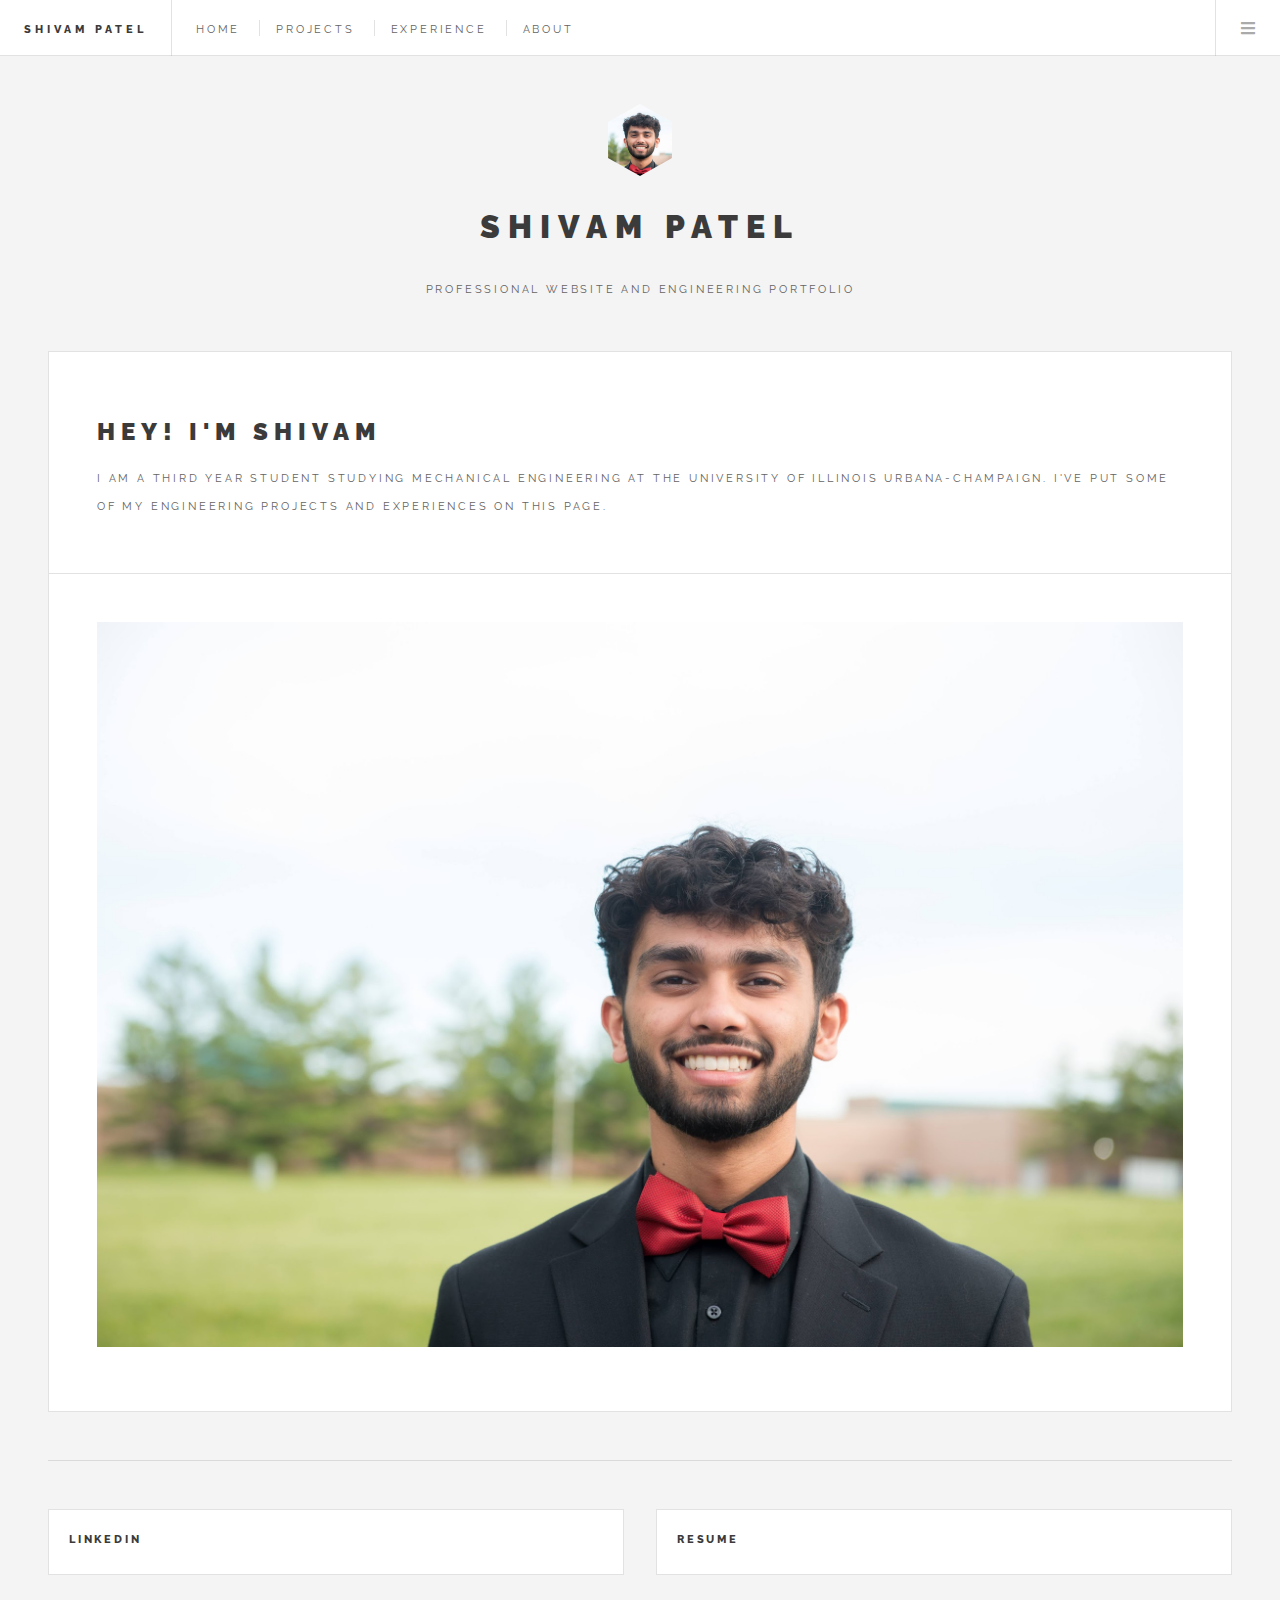
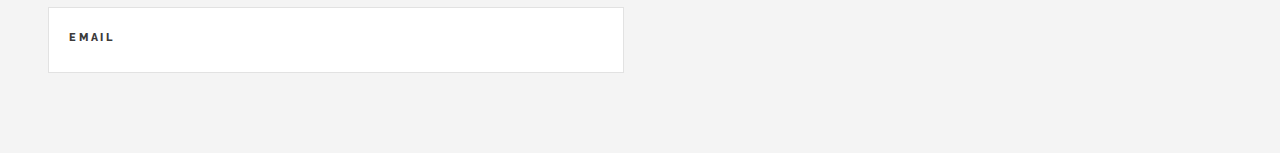
==== index.html @ e2b3619e "changes made" ====
<!DOCTYPE HTML>
<!--
	Future Imperfect by HTML5 UP
	html5up.net | @ajlkn
	Free for personal and commercial use under the CCA 3.0 license (html5up.net/license)
-->
<html>
	<head>
		<title>Shivam Patel's Website</title>
		<meta charset="utf-8" />
		<meta name="viewport" content="width=device-width, initial-scale=1, user-scalable=no" />
		<link rel="stylesheet" href="assets/css/main.css" />
	</head>
	<body class="is-preload">

		<!-- Wrapper -->
			<div id="wrapper">

				<!-- Header -->
					<header id="header">
						<h1><a href="index.html">Shivam Patel</a></h1>
						<nav class="links">
							<ul>
								<li><a href="index.html">Home</a></li>
								<li><a href="#">Projects</a></li>
								<li><a href="experiences.html">Experience</a></li>
								<li><a href="about.html">About</a></li>
								<!---
								<li><a href="#">Adipiscing</a></li>
--->
							</ul>
						</nav>
						<nav class="main">
							<ul>
								<!--
								<li class="search">
									<a class="fa-search" href="#search">Search</a>
									<form id="search" method="get" action="#">
										<input type="text" name="query" placeholder="Search" />
									</form>
								</li>
-->
								<li class="menu">
									<a class="fa-bars" href="#menu">Menu</a>
								</li>
							</ul>
						</nav>
					</header>

				<!-- Menu -->
					<section id="menu">

						<!-- Search -->
						<!--
							<section>
								<form class="search" method="get" action="#">
									<input type="text" name="query" placeholder="Search" />
								</form>
							</section>
-->
						<!-- Links -->
							<section>
								<ul class="links">
									<li>
										<a href="#">
											<h3>Home</h3>
											<!-- <p>Feugiat tempus veroeros dolor</p> -->
										</a>
									</li>
									<li>
										<a href="#">
											<h3>Projects</h3>
											<!-- <p>Sed vitae justo condimentum</p> -->
										</a>
									</li>
									<li>
										<a href="#">
											<h3>Experience</h3>
											<!-- <p>Phasellus sed ultricies mi congue</p> -->
										</a>
									</li>
									<li>
										<a href="about.html">
											<h3>About</h3>
											<!-- <p>Porta lectus amet ultricies</p> -->
										</a>
									</li>
								</ul>
							</section>

						<!-- Actions -->
						<!--
							<section>
								<ul class="actions stacked">
									<li><a href="#" class="button large fit">Log In</a></li>
								</ul>
							</section>
-->
					</section>

				<!-- Main -->
					<div id="main">

						<!-- Post -->
							<article class="post">
								<header>
									<div class="title">
										<h2><a href="about.html">Hey! I'm Shivam</a></h2>
										<p>I am a third year student studying Mechanical Engineering at the University of Illinois Urbana-Champaign. I've put some of my engineering projects and experiences on this page. </p>
									</div>
								<!--	<div class="meta">
										<time class="published" datetime="2015-11-01">November 1, 2015</time>
										<a href="#" class="author"><span class="name">Jane Doe</span><img src="images/headshot.jpg" alt="" /></a>

									</div>-->
								</header>
								<a href="about.html" class="image featured"><img src="images/page1image.jpg" alt="" /></a>
							<!---	<p>Mauris neque quam, fermentum ut nisl vitae, convallis maximus nisl. Sed mattis nunc id lorem euismod placerat. Vivamus porttitor magna enim, ac accumsan tortor cursus at. Phasellus sed ultricies mi non congue ullam corper. Praesent tincidunt sed tellus ut rutrum. Sed vitae justo condimentum, porta lectus vitae, ultricies congue gravida diam non fringilla.</p>
-->
								<!--<footer>
									<ul class="actions">
										<li><a href="single.html" class="button large">Continue Reading</a></li>
									</ul>
									<ul class="stats">
										<li><a href="#">General</a></li>
										<li><a href="#" class="icon solid fa-heart">28</a></li>
										<li><a href="#" class="icon solid fa-comment">128</a></li>
									</ul>
								</footer>-->
							</article>

						<!-- Post -->
<!--							<article class="post">
								<header>
									<div class="title">
										<h2><a href="single.html">Ultricies sed magna euismod enim vitae gravida</a></h2>
										<p>Lorem ipsum dolor amet nullam consequat etiam feugiat</p>
									</div>
									<div class="meta">
										<time class="published" datetime="2015-10-25">October 25, 2015</time>
										<a href="#" class="author"><span class="name">Jane Doe</span><img src="images/avatar.jpg" alt="" /></a>
									</div>
								</header>
								<a href="single.html" class="image featured"><img src="images/pic02.jpg" alt="" /></a>
								<p>Mauris neque quam, fermentum ut nisl vitae, convallis maximus nisl. Sed mattis nunc id lorem euismod placerat. Vivamus porttitor magna enim, ac accumsan tortor cursus at. Phasellus sed ultricies mi non congue ullam corper.</p>
								<footer>
									<ul class="actions">
										<li><a href="single.html" class="button large">Continue Reading</a></li>
									</ul>
									<ul class="stats">
										<li><a href="#">General</a></li>
										<li><a href="#" class="icon solid fa-heart">28</a></li>
										<li><a href="#" class="icon solid fa-comment">128</a></li>
									</ul>
								</footer>
							</article>
-->
						<!-- Post -->
<!--							<article class="post">
								<header>
									<div class="title">
										<h2><a href="single.html">Euismod et accumsan</a></h2>
										<p>Lorem ipsum dolor amet nullam consequat etiam feugiat</p>
									</div>
									<div class="meta">
										<time class="published" datetime="2015-10-22">October 22, 2015</time>
										<a href="#" class="author"><span class="name">Jane Doe</span><img src="images/avatar.jpg" alt="" /></a>
									</div>
								</header>
								<a href="single.html" class="image featured"><img src="images/pic03.jpg" alt="" /></a>
								<p>Mauris neque quam, fermentum ut nisl vitae, convallis maximus nisl. Sed mattis nunc id lorem euismod placerat. Vivamus porttitor magna enim, ac accumsan tortor cursus at. Phasellus sed ultricies mi non congue ullam corper. Praesent tincidunt sed tellus ut rutrum. Sed vitae justo condimentum, porta lectus vitae, ultricies congue gravida diam non fringilla. Cras vehicula tellus eu ligula viverra, ac fringilla turpis suscipit. Quisque vestibulum rhoncus ligula.</p>
								<footer>
									<ul class="actions">
										<li><a href="single.html" class="button large">Continue Reading</a></li>
									</ul>
									<ul class="stats">
										<li><a href="#">General</a></li>
										<li><a href="#" class="icon solid fa-heart">28</a></li>
										<li><a href="#" class="icon solid fa-comment">128</a></li>
									</ul>
								</footer>
							</article>
-->
						<!-- Post -->
						<!--
							<article class="post">
								<header>
									<div class="title">
										<h2><a href="#">Elements</a></h2>
										<p>Lorem ipsum dolor amet nullam consequat etiam feugiat</p>
									</div>
									<div class="meta">
										<time class="published" datetime="2015-10-18">October 18, 2015</time>
										<a href="#" class="author"><span class="name">Jane Doe</span><img src="images/avatar.jpg" alt="" /></a>
									</div>
								</header>

								<section>
									<h3>Text</h3>
									<p>This is <b>bold</b> and this is <strong>strong</strong>. This is <i>italic</i> and this is <em>emphasized</em>.
									This is <sup>superscript</sup> text and this is <sub>subscript</sub> text.
									This is <u>underlined</u> and this is code: <code>for (;;) { ... }</code>. Finally, <a href="#">this is a link</a>.</p>
									<hr />
									<p>Nunc lacinia ante nunc ac lobortis. Interdum adipiscing gravida odio porttitor sem non mi integer non faucibus ornare mi ut ante amet placerat aliquet. Volutpat eu sed ante lacinia sapien lorem accumsan varius montes viverra nibh in adipiscing blandit tempus accumsan.</p>
									<hr />
									<h2>Heading Level 2</h2>
									<h3>Heading Level 3</h3>
									<h4>Heading Level 4</h4>
									<hr />
									<h4>Blockquote</h4>
									<blockquote>Fringilla nisl. Donec accumsan interdum nisi, quis tincidunt felis sagittis eget tempus euismod. Vestibulum ante ipsum primis in faucibus vestibulum. Blandit adipiscing eu felis iaculis volutpat ac adipiscing accumsan faucibus. Vestibulum ante ipsum primis in faucibus lorem ipsum dolor sit amet nullam adipiscing eu felis.</blockquote>
									<h4>Preformatted</h4>
									<pre><code>i = 0;

while (!deck.isInOrder()) {
  print 'Iteration ' + i;
  deck.shuffle();
  i++;
}

print 'It took ' + i + ' iterations to sort the deck.';</code></pre>
								</section>

								<section>
									<h3>Lists</h3>
									<div class="row">
										<div class="col-6 col-12-medium">
											<h4>Unordered</h4>
											<ul>
												<li>Dolor pulvinar etiam.</li>
												<li>Sagittis adipiscing.</li>
												<li>Felis enim feugiat.</li>
											</ul>
											<h4>Alternate</h4>
											<ul class="alt">
												<li>Dolor pulvinar etiam.</li>
												<li>Sagittis adipiscing.</li>
												<li>Felis enim feugiat.</li>
											</ul>
										</div>
										<div class="col-6 col-12-medium">
											<h4>Ordered</h4>
											<ol>
												<li>Dolor pulvinar etiam.</li>
												<li>Etiam vel felis viverra.</li>
												<li>Felis enim feugiat.</li>
												<li>Dolor pulvinar etiam.</li>
												<li>Etiam vel felis lorem.</li>
												<li>Felis enim et feugiat.</li>
											</ol>
											<h4>Icons</h4>
											<ul class="icons">
												<li><a href="#" class="icon brands fa-twitter"><span class="label">Twitter</span></a></li>
												<li><a href="#" class="icon brands fa-facebook-f"><span class="label">Facebook</span></a></li>
												<li><a href="#" class="icon brands fa-instagram"><span class="label">Instagram</span></a></li>
												<li><a href="#" class="icon brands fa-github"><span class="label">Github</span></a></li>
											</ul>
										</div>
									</div>
									<h3>Actions</h3>
									<div class="row">
										<div class="col-6 col-12-medium">
											<ul class="actions">
												<li><a href="#" class="button">Default</a></li>
												<li><a href="#" class="button">Default</a></li>
												<li><a href="#" class="button">Default</a></li>
											</ul>
											<ul class="actions small">
												<li><a href="#" class="button small">Small</a></li>
												<li><a href="#" class="button small">Small</a></li>
												<li><a href="#" class="button small">Small</a></li>
											</ul>
											<ul class="actions stacked">
												<li><a href="#" class="button">Default</a></li>
												<li><a href="#" class="button">Default</a></li>
												<li><a href="#" class="button">Default</a></li>
											</ul>
											<ul class="actions stacked">
												<li><a href="#" class="button small">Small</a></li>
												<li><a href="#" class="button small">Small</a></li>
												<li><a href="#" class="button small">Small</a></li>
											</ul>
										</div>
										<div class="col-6 col-12-medium">
											<ul class="actions stacked">
												<li><a href="#" class="button fit">Default</a></li>
												<li><a href="#" class="button fit">Default</a></li>
											</ul>
											<ul class="actions stacked">
												<li><a href="#" class="button small fit">Small</a></li>
												<li><a href="#" class="button small fit">Small</a></li>
											</ul>
										</div>
									</div>
								</section>

								<section>
									<h3>Table</h3>
									<h4>Default</h4>
									<div class="table-wrapper">
										<table>
											<thead>
												<tr>
													<th>Name</th>
													<th>Description</th>
													<th>Price</th>
												</tr>
											</thead>
											<tbody>
												<tr>
													<td>Item One</td>
													<td>Ante turpis integer aliquet porttitor.</td>
													<td>29.99</td>
												</tr>
												<tr>
													<td>Item Two</td>
													<td>Vis ac commodo adipiscing arcu aliquet.</td>
													<td>19.99</td>
												</tr>
												<tr>
													<td>Item Three</td>
													<td> Morbi faucibus arcu accumsan lorem.</td>
													<td>29.99</td>
												</tr>
												<tr>
													<td>Item Four</td>
													<td>Vitae integer tempus condimentum.</td>
													<td>19.99</td>
												</tr>
												<tr>
													<td>Item Five</td>
													<td>Ante turpis integer aliquet porttitor.</td>
													<td>29.99</td>
												</tr>
											</tbody>
											<tfoot>
												<tr>
													<td colspan="2"></td>
													<td>100.00</td>
												</tr>
											</tfoot>
										</table>
									</div>

									<h4>Alternate</h4>
									<div class="table-wrapper">
										<table class="alt">
											<thead>
												<tr>
													<th>Name</th>
													<th>Description</th>
													<th>Price</th>
												</tr>
											</thead>
											<tbody>
												<tr>
													<td>Item One</td>
													<td>Ante turpis integer aliquet porttitor.</td>
													<td>29.99</td>
												</tr>
												<tr>
													<td>Item Two</td>
													<td>Vis ac commodo adipiscing arcu aliquet.</td>
													<td>19.99</td>
												</tr>
												<tr>
													<td>Item Three</td>
													<td> Morbi faucibus arcu accumsan lorem.</td>
													<td>29.99</td>
												</tr>
												<tr>
													<td>Item Four</td>
													<td>Vitae integer tempus condimentum.</td>
													<td>19.99</td>
												</tr>
												<tr>
													<td>Item Five</td>
													<td>Ante turpis integer aliquet porttitor.</td>
													<td>29.99</td>
												</tr>
											</tbody>
											<tfoot>
												<tr>
													<td colspan="2"></td>
													<td>100.00</td>
												</tr>
											</tfoot>
										</table>
									</div>
								</section>

								<section>
									<h3>Buttons</h3>
									<ul class="actions">
										<li><a href="#" class="button large">Large</a></li>
										<li><a href="#" class="button">Default</a></li>
										<li><a href="#" class="button small">Small</a></li>
									</ul>
									<ul class="actions fit">
										<li><a href="#" class="button fit">Fit</a></li>
										<li><a href="#" class="button fit">Fit</a></li>
										<li><a href="#" class="button fit">Fit</a></li>
									</ul>
									<ul class="actions fit small">
										<li><a href="#" class="button fit small">Fit + Small</a></li>
										<li><a href="#" class="button fit small">Fit + Small</a></li>
										<li><a href="#" class="button fit small">Fit + Small</a></li>
									</ul>
									<ul class="actions">
										<li><a href="#" class="button icon solid fa-download">Icon</a></li>
										<li><a href="#" class="button icon solid fa-upload">Icon</a></li>
										<li><a href="#" class="button icon solid fa-save">Icon</a></li>
									</ul>
									<ul class="actions">
										<li><span class="button disabled">Disabled</span></li>
										<li><span class="button disabled icon solid fa-download">Disabled</span></li>
									</ul>
								</section>

								<section>
									<h3>Form</h3>
									<form method="post" action="#">
										<div class="row gtr-uniform">
											<div class="col-6 col-12-xsmall">
												<input type="text" name="demo-name" id="demo-name" value="" placeholder="Name" />
											</div>
											<div class="col-6 col-12-xsmall">
												<input type="email" name="demo-email" id="demo-email" value="" placeholder="Email" />
											</div>
											<div class="col-12">
												<select name="demo-category" id="demo-category">
													<option value="">- Category -</option>
													<option value="1">Manufacturing</option>
													<option value="1">Shipping</option>
													<option value="1">Administration</option>
													<option value="1">Human Resources</option>
												</select>
											</div>
											<div class="col-4 col-12-small">
												<input type="radio" id="demo-priority-low" name="demo-priority" checked>
												<label for="demo-priority-low">Low</label>
											</div>
											<div class="col-4 col-12-small">
												<input type="radio" id="demo-priority-normal" name="demo-priority">
												<label for="demo-priority-normal">Normal</label>
											</div>
											<div class="col-4 col-12-small">
												<input type="radio" id="demo-priority-high" name="demo-priority">
												<label for="demo-priority-high">High</label>
											</div>
											<div class="col-6 col-12-small">
												<input type="checkbox" id="demo-copy" name="demo-copy">
												<label for="demo-copy">Email me a copy</label>
											</div>
											<div class="col-6 col-12-small">
												<input type="checkbox" id="demo-human" name="demo-human" checked>
												<label for="demo-human">Not a robot</label>
											</div>
											<div class="col-12">
												<textarea name="demo-message" id="demo-message" placeholder="Enter your message" rows="6"></textarea>
											</div>
											<div class="col-12">
												<ul class="actions">
													<li><input type="submit" value="Send Message" /></li>
													<li><input type="reset" value="Reset" /></li>
												</ul>
											</div>
										</div>
									</form>
								</section>

								<section>
									<h3>Image</h3>
									<h4>Fit</h4>
									<div class="box alt">
										<div class="row gtr-uniform">
											<div class="col-12"><span class="image fit"><img src="images/pic02.jpg" alt="" /></span></div>
											<div class="col-4"><span class="image fit"><img src="images/pic04.jpg" alt="" /></span></div>
											<div class="col-4"><span class="image fit"><img src="images/pic05.jpg" alt="" /></span></div>
											<div class="col-4"><span class="image fit"><img src="images/pic06.jpg" alt="" /></span></div>
											<div class="col-4"><span class="image fit"><img src="images/pic06.jpg" alt="" /></span></div>
											<div class="col-4"><span class="image fit"><img src="images/pic04.jpg" alt="" /></span></div>
											<div class="col-4"><span class="image fit"><img src="images/pic05.jpg" alt="" /></span></div>
											<div class="col-4"><span class="image fit"><img src="images/pic05.jpg" alt="" /></span></div>
											<div class="col-4"><span class="image fit"><img src="images/pic06.jpg" alt="" /></span></div>
											<div class="col-4"><span class="image fit"><img src="images/pic04.jpg" alt="" /></span></div>
										</div>
									</div>
									<h4>Left &amp; Right</h4>
									<p><span class="image left"><img src="images/pic07.jpg" alt="" /></span>Fringilla nisl. Donec accumsan interdum nisi, quis tincidunt felis sagittis eget. tempus euismod. Vestibulum ante ipsum primis in faucibus vestibulum. Blandit adipiscing eu felis iaculis volutpat ac adipiscing accumsan eu faucibus. Integer ac pellentesque praesent tincidunt felis sagittis eget. tempus euismod. Vestibulum ante ipsum primis in faucibus vestibulum. Blandit adipiscing eu felis iaculis volutpat ac adipiscing accumsan eu faucibus. Integer ac pellentesque praesent. Donec accumsan interdum nisi, quis tincidunt felis sagittis eget. tempus euismod. Vestibulum ante ipsum primis in faucibus vestibulum. Blandit adipiscing eu felis iaculis volutpat ac adipiscing accumsan eu faucibus. Integer ac pellentesque praesent tincidunt felis sagittis eget. tempus euismod. Vestibulum ante ipsum primis in faucibus vestibulum. Blandit adipiscing eu felis iaculis volutpat ac adipiscing accumsan eu faucibus. Integer ac pellentesque praesent. Blandit adipiscing eu felis iaculis volutpat ac adipiscing accumsan eu faucibus. Integer ac pellentesque praesent tincidunt felis sagittis eget. tempus euismod. Vestibulum ante ipsum primis in faucibus vestibulum. Blandit adipiscing eu felis iaculis volutpat ac adipiscing accumsan eu faucibus. Integer ac pellentesque praesent.</p>
									<p><span class="image right"><img src="images/pic04.jpg" alt="" /></span>Fringilla nisl. Donec accumsan interdum nisi, quis tincidunt felis sagittis eget. tempus euismod. Vestibulum ante ipsum primis in faucibus vestibulum. Blandit adipiscing eu felis iaculis volutpat ac adipiscing accumsan eu faucibus. Integer ac pellentesque praesent tincidunt felis sagittis eget. tempus euismod. Vestibulum ante ipsum primis in faucibus vestibulum. Blandit adipiscing eu felis iaculis volutpat ac adipiscing accumsan eu faucibus. Integer ac pellentesque praesent. Donec accumsan interdum nisi, quis tincidunt felis sagittis eget. tempus euismod. Vestibulum ante ipsum primis in faucibus vestibulum. Blandit adipiscing eu felis iaculis volutpat ac adipiscing accumsan eu faucibus. Integer ac pellentesque praesent tincidunt felis sagittis eget. tempus euismod. Vestibulum ante ipsum primis in faucibus vestibulum. Blandit adipiscing eu felis iaculis volutpat ac adipiscing accumsan eu faucibus. Integer ac pellentesque praesent. Blandit adipiscing eu felis iaculis volutpat ac adipiscing accumsan eu faucibus. Integer ac pellentesque praesent tincidunt felis sagittis eget. tempus euismod. Vestibulum ante ipsum primis in faucibus vestibulum. Blandit adipiscing eu felis iaculis volutpat ac adipiscing accumsan eu faucibus. Integer ac pellentesque praesent.</p>
								</section>

							</article>
						-->

						<!-- Pagination -->
							<!--<ul class="actions pagination">
								<li><a href="" class="disabled button large previous">Previous Page</a></li>
								<li><a href="#" class="button large next">Next Page</a></li>
							</ul>-->

					</div>

				<!-- Sidebar -->
					<section id="sidebar">

						<!-- Intro -->
							<section id="intro">
								<a href="#" class="logo"><img src="images/headshot.jpg" alt="" /></a>
								<header>
									<h2>Shivam Patel</h2>
									<p>professional website and engineering portfolio</a></p>
								</header>
							</section>

						<!-- Mini Posts -->
							<section>
								<div class="mini-posts">

									<!-- Mini Post -->
										<article class="mini-post">
											<header>
												<h3><a href="https://www.linkedin.com/in/shivam-pate1/">linkedin</a></h3>
											<!--	<time class="published" datetime="2015-10-20">October 20, 2015</time>-->
												<!--<a href="#" class="author"><img src="images/avatar.jpg" alt="" /></a>-->
											</header>
											<!--<a href="single.html" class="image"><img src="images/pic04.jpg" alt="" /></a>-->
										</article>

									<!-- Mini Post -->
										<article class="mini-post">
											<header>
												<h3><a href="files/Shivam_Patel_Resume.pdf">resume</a></h3>
											<!--	<time class="published" datetime="2015-10-19">October 19, 2015</time>-->
												<!--<a href="#" class="author"><img src="images/avatar.jpg" alt="" /></a>-->
											</header>
											<!--<a href="single.html" class="image"><img src="images/pic05.jpg" alt="" /></a>-->
										</article>

									<!-- Mini Post -->
										<article class="mini-post">
											<header>
												<h3><a href="mailto:patel.shivam.h@gmail.com">email</a></h3>
									<!--			<time class="published" datetime="2015-10-18">October 18, 2015</time>-->
												<!--<a href="#" class="author"><img src="images/avatar.jpg" alt="" /></a>-->
											</header>
											<!--<a href="single.html" class="image"><img src="images/pic06.jpg" alt="" /></a>-->
										</article>

								</div>
							</section>

						<!-- Posts List -->
<!--							<section>
								<ul class="posts">
									<li>
										<article>
											<header>
												<h3><a href="single.html">Lorem ipsum fermentum ut nisl vitae</a></h3>
												<time class="published" datetime="2015-10-20">October 20, 2015</time>
											</header>
											<a href="single.html" class="image"><img src="images/pic08.jpg" alt="" /></a>
										</article>
									</li>
									<li>
										<article>
											<header>
												<h3><a href="single.html">Convallis maximus nisl mattis nunc id lorem</a></h3>
												<time class="published" datetime="2015-10-15">October 15, 2015</time>
											</header>
											<a href="single.html" class="image"><img src="images/pic09.jpg" alt="" /></a>
										</article>
									</li>
									<li>
										<article>
											<header>
												<h3><a href="single.html">Euismod amet placerat vivamus porttitor</a></h3>
												<time class="published" datetime="2015-10-10">October 10, 2015</time>
											</header>
											<a href="single.html" class="image"><img src="images/pic10.jpg" alt="" /></a>
										</article>
									</li>
									<li>
										<article>
											<header>
												<h3><a href="single.html">Magna enim accumsan tortor cursus ultricies</a></h3>
												<time class="published" datetime="2015-10-08">October 8, 2015</time>
											</header>
											<a href="single.html" class="image"><img src="images/pic11.jpg" alt="" /></a>
										</article>
									</li>
									<li>
										<article>
											<header>
												<h3><a href="single.html">Congue ullam corper lorem ipsum dolor</a></h3>
												<time class="published" datetime="2015-10-06">October 7, 2015</time>
											</header>
											<a href="single.html" class="image"><img src="images/pic12.jpg" alt="" /></a>
										</article>
									</li>
								</ul>
							</section>
-->
						<!-- About -->
						<!--
							<section class="blurb">
								<h2>About</h2>
								<p>Mauris neque quam, fermentum ut nisl vitae, convallis maximus nisl. Sed mattis nunc id lorem euismod amet placerat. Vivamus porttitor magna enim, ac accumsan tortor cursus at phasellus sed ultricies.</p>
								<ul class="actions">
									<li><a href="#" class="button">Learn More</a></li>
								</ul>
							</section>
-->
						<!-- Footer -->
						<!--
							<section id="footer">
								<ul class="icons">
									<li><a href="#" class="icon brands fa-twitter"><span class="label">Twitter</span></a></li>
									<li><a href="#" class="icon brands fa-facebook-f"><span class="label">Facebook</span></a></li>
									<li><a href="#" class="icon brands fa-instagram"><span class="label">Instagram</span></a></li>
									<li><a href="#" class="icon solid fa-rss"><span class="label">RSS</span></a></li>
									<li><a href="#" class="icon solid fa-envelope"><span class="label">Email</span></a></li>
								</ul>
								<p class="copyright">&copy; Untitled. Design: <a href="http://html5up.net">HTML5 UP</a>. Images: <a href="http://unsplash.com">Unsplash</a>.</p>
							</section>
-->
					</section>

			</div>

		<!-- Scripts -->
			<script src="assets/js/jquery.min.js"></script>
			<script src="assets/js/browser.min.js"></script>
			<script src="assets/js/breakpoints.min.js"></script>
			<script src="assets/js/util.js"></script>
			<script src="assets/js/main.js"></script>

	</body>
</html>
---- assets/css/main.css ----
@import url(fontawesome-all.min.css);
@import url("https://fonts.googleapis.com/css?family=Source+Sans+Pro:400,700|Raleway:400,800,900");

/*
	Future Imperfect by HTML5 UP
	html5up.net | @ajlkn
	Free for personal and commercial use under the CCA 3.0 license (html5up.net/license)
*/

html, body, div, span, applet, object,
iframe, h1, h2, h3, h4, h5, h6, p, blockquote,
pre, a, abbr, acronym, address, big, cite,
code, del, dfn, em, img, ins, kbd, q, s, samp,
small, strike, strong, sub, sup, tt, var, b,
u, i, center, dl, dt, dd, ol, ul, li, fieldset,
form, label, legend, table, caption, tbody,
tfoot, thead, tr, th, td, article, aside,
canvas, details, embed, figure, figcaption,
footer, header, hgroup, menu, nav, output, ruby,
section, summary, time, mark, audio, video {
	margin: 0;
	padding: 0;
	border: 0;
	font-size: 100%;
	font: inherit;
	vertical-align: baseline;}

article, aside, details, figcaption, figure,
footer, header, hgroup, menu, nav, section {
	display: block;}

body {
	line-height: 1;
}

ol, ul {
	list-style: none;
}

blockquote, q {
	quotes: none;
}

	blockquote:before, blockquote:after, q:before, q:after {
		content: '';
		content: none;
	}

table {
	border-collapse: collapse;
	border-spacing: 0;
}

body {
	-webkit-text-size-adjust: none;
}

mark {
	background-color: transparent;
	color: inherit;
}

input::-moz-focus-inner {
	border: 0;
	padding: 0;
}

input, select, textarea {
	-moz-appearance: none;
	-webkit-appearance: none;
	-ms-appearance: none;
	appearance: none;
}

/* Basic */

	@-ms-viewport {
		width: device-width;
	}

	body {
		-ms-overflow-style: scrollbar;
	}

	@media screen and (max-width: 480px) {

		html, body {
			min-width: 320px;
		}

	}

	html {
		box-sizing: border-box;
	}

	*, *:before, *:after {
		box-sizing: inherit;
	}

	body {
		background: #f4f4f4;
	}

		body.is-preload *, body.is-preload *:before, body.is-preload *:after {
			-moz-animation: none !important;
			-webkit-animation: none !important;
			-ms-animation: none !important;
			animation: none !important;
			-moz-transition: none !important;
			-webkit-transition: none !important;
			-ms-transition: none !important;
			transition: none !important;
		}

/* Type */

	body, input, select, textarea {
		color: #646464;
		font-family: "Source Sans Pro", Helvetica, sans-serif;
		font-size: 12pt;
		font-weight: 400;
		line-height: 1.75;
	}

		@media screen and (max-width: 1680px) {

			body, input, select, textarea {
				font-size: 14pt;
			}

		}

		@media screen and (max-width: 1280px) {

			body, input, select, textarea {
				font-size: 12pt;
			}

		}

		@media screen and (max-width: 980px) {

			body, input, select, textarea {
				font-size: 12pt;
			}

		}

		@media screen and (max-width: 736px) {

			body, input, select, textarea {
				font-size: 12pt;
			}

		}

		@media screen and (max-width: 480px) {

			body, input, select, textarea {
				font-size: 12pt;
			}

		}

	a {
		-moz-transition: color 0.2s ease, border-bottom-color 0.2s ease;
		-webkit-transition: color 0.2s ease, border-bottom-color 0.2s ease;
		-ms-transition: color 0.2s ease, border-bottom-color 0.2s ease;
		transition: color 0.2s ease, border-bottom-color 0.2s ease;
		border-bottom: dotted 1px rgba(160, 160, 160, 0.65);
		color: inherit;
		text-decoration: none;
	}

		a:before {
			-moz-transition: color 0.2s ease;
			-webkit-transition: color 0.2s ease;
			-ms-transition: color 0.2s ease;
			transition: color 0.2s ease;
		}

		a:hover {
			border-bottom-color: transparent;
			color: #2ebaae !important;
		}

			a:hover:before {
				color: #2ebaae !important;
			}

	strong, b {
		color: #3c3b3b;
		font-weight: 700;
	}

	em, i {
		font-style: italic;
	}

	p {
		margin: 0 0 2em 0;
	}

	h1, h2, h3, h4, h5, h6 {
		color: #3c3b3b;
		font-family: "Raleway", Helvetica, sans-serif;
		font-weight: 800;
		letter-spacing: 0.25em;
		line-height: 1.65;
		margin: 0 0 1em 0;
		text-transform: uppercase;
	}

		h1 a, h2 a, h3 a, h4 a, h5 a, h6 a {
			color: inherit;
			border-bottom: 0;
		}

	h2 {
		font-size: 1.1em;
	}

	h3 {
		font-size: 0.9em;
	}

	h4 {
		font-size: 0.7em;
	}

	h5 {
		font-size: 0.7em;
	}

	h6 {
		font-size: 0.7em;
	}

	sub {
		font-size: 0.8em;
		position: relative;
		top: 0.5em;
	}

	sup {
		font-size: 0.8em;
		position: relative;
		top: -0.5em;
	}

	blockquote {
		border-left: solid 4px rgba(160, 160, 160, 0.3);
		font-style: italic;
		margin: 0 0 2em 0;
		padding: 0.5em 0 0.5em 2em;
	}

	code {
		background: rgba(160, 160, 160, 0.075);
		border: solid 1px rgba(160, 160, 160, 0.3);
		font-family: "Courier New", monospace;
		font-size: 0.9em;
		margin: 0 0.25em;
		padding: 0.25em 0.65em;
	}

	pre {
		-webkit-overflow-scrolling: touch;
		font-family: "Courier New", monospace;
		font-size: 0.9em;
		margin: 0 0 2em 0;
	}

		pre code {
			display: block;
			line-height: 1.75em;
			padding: 1em 1.5em;
			overflow-x: auto;
		}

	hr {
		border: 0;
		border-bottom: solid 1px rgba(160, 160, 160, 0.3);
		margin: 2em 0;
	}

		hr.major {
			margin: 3em 0;
		}

	.align-left {
		text-align: left;
	}

	.align-center {
		text-align: center;
	}

	.align-right {
		text-align: right;
	}

/* Row */

	.row {
		display: flex;
		flex-wrap: wrap;
		box-sizing: border-box;
		align-items: stretch;
	}

		.row > * {
			box-sizing: border-box;
		}

		.row.gtr-uniform > * > :last-child {
			margin-bottom: 0;
		}

		.row.aln-left {
			justify-content: flex-start;
		}

		.row.aln-center {
			justify-content: center;
		}

		.row.aln-right {
			justify-content: flex-end;
		}

		.row.aln-top {
			align-items: flex-start;
		}

		.row.aln-middle {
			align-items: center;
		}

		.row.aln-bottom {
			align-items: flex-end;
		}

		.row > .imp {
			order: -1;
		}

		.row > .col-1 {
			width: 8.33333%;
		}

		.row > .off-1 {
			margin-left: 8.33333%;
		}

		.row > .col-2 {
			width: 16.66667%;
		}

		.row > .off-2 {
			margin-left: 16.66667%;
		}

		.row > .col-3 {
			width: 25%;
		}

		.row > .off-3 {
			margin-left: 25%;
		}

		.row > .col-4 {
			width: 33.33333%;
		}

		.row > .off-4 {
			margin-left: 33.33333%;
		}

		.row > .col-5 {
			width: 41.66667%;
		}

		.row > .off-5 {
			margin-left: 41.66667%;
		}

		.row > .col-6 {
			width: 50%;
		}

		.row > .off-6 {
			margin-left: 50%;
		}

		.row > .col-7 {
			width: 58.33333%;
		}

		.row > .off-7 {
			margin-left: 58.33333%;
		}

		.row > .col-8 {
			width: 66.66667%;
		}

		.row > .off-8 {
			margin-left: 66.66667%;
		}

		.row > .col-9 {
			width: 75%;
		}

		.row > .off-9 {
			margin-left: 75%;
		}

		.row > .col-10 {
			width: 83.33333%;
		}

		.row > .off-10 {
			margin-left: 83.33333%;
		}

		.row > .col-11 {
			width: 91.66667%;
		}

		.row > .off-11 {
			margin-left: 91.66667%;
		}

		.row > .col-12 {
			width: 100%;
		}

		.row > .off-12 {
			margin-left: 100%;
		}

		.row.gtr-0 {
			margin-top: 0;
			margin-left: 0em;
		}

			.row.gtr-0 > * {
				padding: 0 0 0 0em;
			}

			.row.gtr-0.gtr-uniform {
				margin-top: 0em;
			}

				.row.gtr-0.gtr-uniform > * {
					padding-top: 0em;
				}

		.row.gtr-25 {
			margin-top: 0;
			margin-left: -0.25em;
		}

			.row.gtr-25 > * {
				padding: 0 0 0 0.25em;
			}

			.row.gtr-25.gtr-uniform {
				margin-top: -0.25em;
			}

				.row.gtr-25.gtr-uniform > * {
					padding-top: 0.25em;
				}

		.row.gtr-50 {
			margin-top: 0;
			margin-left: -0.5em;
		}

			.row.gtr-50 > * {
				padding: 0 0 0 0.5em;
			}

			.row.gtr-50.gtr-uniform {
				margin-top: -0.5em;
			}

				.row.gtr-50.gtr-uniform > * {
					padding-top: 0.5em;
				}

		.row {
			margin-top: 0;
			margin-left: -1em;
		}

			.row > * {
				padding: 0 0 0 1em;
			}

			.row.gtr-uniform {
				margin-top: -1em;
			}

				.row.gtr-uniform > * {
					padding-top: 1em;
				}

		.row.gtr-150 {
			margin-top: 0;
			margin-left: -1.5em;
		}

			.row.gtr-150 > * {
				padding: 0 0 0 1.5em;
			}

			.row.gtr-150.gtr-uniform {
				margin-top: -1.5em;
			}

				.row.gtr-150.gtr-uniform > * {
					padding-top: 1.5em;
				}

		.row.gtr-200 {
			margin-top: 0;
			margin-left: -2em;
		}

			.row.gtr-200 > * {
				padding: 0 0 0 2em;
			}

			.row.gtr-200.gtr-uniform {
				margin-top: -2em;
			}

				.row.gtr-200.gtr-uniform > * {
					padding-top: 2em;
				}

		@media screen and (max-width: 1680px) {

			.row {
				display: flex;
				flex-wrap: wrap;
				box-sizing: border-box;
				align-items: stretch;
			}

				.row > * {
					box-sizing: border-box;
				}

				.row.gtr-uniform > * > :last-child {
					margin-bottom: 0;
				}

				.row.aln-left {
					justify-content: flex-start;
				}

				.row.aln-center {
					justify-content: center;
				}

				.row.aln-right {
					justify-content: flex-end;
				}

				.row.aln-top {
					align-items: flex-start;
				}

				.row.aln-middle {
					align-items: center;
				}

				.row.aln-bottom {
					align-items: flex-end;
				}

				.row > .imp-xlarge {
					order: -1;
				}

				.row > .col-1-xlarge {
					width: 8.33333%;
				}

				.row > .off-1-xlarge {
					margin-left: 8.33333%;
				}

				.row > .col-2-xlarge {
					width: 16.66667%;
				}

				.row > .off-2-xlarge {
					margin-left: 16.66667%;
				}

				.row > .col-3-xlarge {
					width: 25%;
				}

				.row > .off-3-xlarge {
					margin-left: 25%;
				}

				.row > .col-4-xlarge {
					width: 33.33333%;
				}

				.row > .off-4-xlarge {
					margin-left: 33.33333%;
				}

				.row > .col-5-xlarge {
					width: 41.66667%;
				}

				.row > .off-5-xlarge {
					margin-left: 41.66667%;
				}

				.row > .col-6-xlarge {
					width: 50%;
				}

				.row > .off-6-xlarge {
					margin-left: 50%;
				}

				.row > .col-7-xlarge {
					width: 58.33333%;
				}

				.row > .off-7-xlarge {
					margin-left: 58.33333%;
				}

				.row > .col-8-xlarge {
					width: 66.66667%;
				}

				.row > .off-8-xlarge {
					margin-left: 66.66667%;
				}

				.row > .col-9-xlarge {
					width: 75%;
				}

				.row > .off-9-xlarge {
					margin-left: 75%;
				}

				.row > .col-10-xlarge {
					width: 83.33333%;
				}

				.row > .off-10-xlarge {
					margin-left: 83.33333%;
				}

				.row > .col-11-xlarge {
					width: 91.66667%;
				}

				.row > .off-11-xlarge {
					margin-left: 91.66667%;
				}

				.row > .col-12-xlarge {
					width: 100%;
				}

				.row > .off-12-xlarge {
					margin-left: 100%;
				}

				.row.gtr-0 {
					margin-top: 0;
					margin-left: 0em;
				}

					.row.gtr-0 > * {
						padding: 0 0 0 0em;
					}

					.row.gtr-0.gtr-uniform {
						margin-top: 0em;
					}

						.row.gtr-0.gtr-uniform > * {
							padding-top: 0em;
						}

				.row.gtr-25 {
					margin-top: 0;
					margin-left: -0.25em;
				}

					.row.gtr-25 > * {
						padding: 0 0 0 0.25em;
					}

					.row.gtr-25.gtr-uniform {
						margin-top: -0.25em;
					}

						.row.gtr-25.gtr-uniform > * {
							padding-top: 0.25em;
						}

				.row.gtr-50 {
					margin-top: 0;
					margin-left: -0.5em;
				}

					.row.gtr-50 > * {
						padding: 0 0 0 0.5em;
					}

					.row.gtr-50.gtr-uniform {
						margin-top: -0.5em;
					}

						.row.gtr-50.gtr-uniform > * {
							padding-top: 0.5em;
						}

				.row {
					margin-top: 0;
					margin-left: -1em;
				}

					.row > * {
						padding: 0 0 0 1em;
					}

					.row.gtr-uniform {
						margin-top: -1em;
					}

						.row.gtr-uniform > * {
							padding-top: 1em;
						}

				.row.gtr-150 {
					margin-top: 0;
					margin-left: -1.5em;
				}

					.row.gtr-150 > * {
						padding: 0 0 0 1.5em;
					}

					.row.gtr-150.gtr-uniform {
						margin-top: -1.5em;
					}

						.row.gtr-150.gtr-uniform > * {
							padding-top: 1.5em;
						}

				.row.gtr-200 {
					margin-top: 0;
					margin-left: -2em;
				}

					.row.gtr-200 > * {
						padding: 0 0 0 2em;
					}

					.row.gtr-200.gtr-uniform {
						margin-top: -2em;
					}

						.row.gtr-200.gtr-uniform > * {
							padding-top: 2em;
						}

		}

		@media screen and (max-width: 1280px) {

			.row {
				display: flex;
				flex-wrap: wrap;
				box-sizing: border-box;
				align-items: stretch;
			}

				.row > * {
					box-sizing: border-box;
				}

				.row.gtr-uniform > * > :last-child {
					margin-bottom: 0;
				}

				.row.aln-left {
					justify-content: flex-start;
				}

				.row.aln-center {
					justify-content: center;
				}

				.row.aln-right {
					justify-content: flex-end;
				}

				.row.aln-top {
					align-items: flex-start;
				}

				.row.aln-middle {
					align-items: center;
				}

				.row.aln-bottom {
					align-items: flex-end;
				}

				.row > .imp-large {
					order: -1;
				}

				.row > .col-1-large {
					width: 8.33333%;
				}

				.row > .off-1-large {
					margin-left: 8.33333%;
				}

				.row > .col-2-large {
					width: 16.66667%;
				}

				.row > .off-2-large {
					margin-left: 16.66667%;
				}

				.row > .col-3-large {
					width: 25%;
				}

				.row > .off-3-large {
					margin-left: 25%;
				}

				.row > .col-4-large {
					width: 33.33333%;
				}

				.row > .off-4-large {
					margin-left: 33.33333%;
				}

				.row > .col-5-large {
					width: 41.66667%;
				}

				.row > .off-5-large {
					margin-left: 41.66667%;
				}

				.row > .col-6-large {
					width: 50%;
				}

				.row > .off-6-large {
					margin-left: 50%;
				}

				.row > .col-7-large {
					width: 58.33333%;
				}

				.row > .off-7-large {
					margin-left: 58.33333%;
				}

				.row > .col-8-large {
					width: 66.66667%;
				}

				.row > .off-8-large {
					margin-left: 66.66667%;
				}

				.row > .col-9-large {
					width: 75%;
				}

				.row > .off-9-large {
					margin-left: 75%;
				}

				.row > .col-10-large {
					width: 83.33333%;
				}

				.row > .off-10-large {
					margin-left: 83.33333%;
				}

				.row > .col-11-large {
					width: 91.66667%;
				}

				.row > .off-11-large {
					margin-left: 91.66667%;
				}

				.row > .col-12-large {
					width: 100%;
				}

				.row > .off-12-large {
					margin-left: 100%;
				}

				.row.gtr-0 {
					margin-top: 0;
					margin-left: 0em;
				}

					.row.gtr-0 > * {
						padding: 0 0 0 0em;
					}

					.row.gtr-0.gtr-uniform {
						margin-top: 0em;
					}

						.row.gtr-0.gtr-uniform > * {
							padding-top: 0em;
						}

				.row.gtr-25 {
					margin-top: 0;
					margin-left: -0.25em;
				}

					.row.gtr-25 > * {
						padding: 0 0 0 0.25em;
					}

					.row.gtr-25.gtr-uniform {
						margin-top: -0.25em;
					}

						.row.gtr-25.gtr-uniform > * {
							padding-top: 0.25em;
						}

				.row.gtr-50 {
					margin-top: 0;
					margin-left: -0.5em;
				}

					.row.gtr-50 > * {
						padding: 0 0 0 0.5em;
					}

					.row.gtr-50.gtr-uniform {
						margin-top: -0.5em;
					}

						.row.gtr-50.gtr-uniform > * {
							padding-top: 0.5em;
						}

				.row {
					margin-top: 0;
					margin-left: -1em;
				}

					.row > * {
						padding: 0 0 0 1em;
					}

					.row.gtr-uniform {
						margin-top: -1em;
					}

						.row.gtr-uniform > * {
							padding-top: 1em;
						}

				.row.gtr-150 {
					margin-top: 0;
					margin-left: -1.5em;
				}

					.row.gtr-150 > * {
						padding: 0 0 0 1.5em;
					}

					.row.gtr-150.gtr-uniform {
						margin-top: -1.5em;
					}

						.row.gtr-150.gtr-uniform > * {
							padding-top: 1.5em;
						}

				.row.gtr-200 {
					margin-top: 0;
					margin-left: -2em;
				}

					.row.gtr-200 > * {
						padding: 0 0 0 2em;
					}

					.row.gtr-200.gtr-uniform {
						margin-top: -2em;
					}

						.row.gtr-200.gtr-uniform > * {
							padding-top: 2em;
						}

		}

		@media screen and (max-width: 980px) {

			.row {
				display: flex;
				flex-wrap: wrap;
				box-sizing: border-box;
				align-items: stretch;
			}

				.row > * {
					box-sizing: border-box;
				}

				.row.gtr-uniform > * > :last-child {
					margin-bottom: 0;
				}

				.row.aln-left {
					justify-content: flex-start;
				}

				.row.aln-center {
					justify-content: center;
				}

				.row.aln-right {
					justify-content: flex-end;
				}

				.row.aln-top {
					align-items: flex-start;
				}

				.row.aln-middle {
					align-items: center;
				}

				.row.aln-bottom {
					align-items: flex-end;
				}

				.row > .imp-medium {
					order: -1;
				}

				.row > .col-1-medium {
					width: 8.33333%;
				}

				.row > .off-1-medium {
					margin-left: 8.33333%;
				}

				.row > .col-2-medium {
					width: 16.66667%;
				}

				.row > .off-2-medium {
					margin-left: 16.66667%;
				}

				.row > .col-3-medium {
					width: 25%;
				}

				.row > .off-3-medium {
					margin-left: 25%;
				}

				.row > .col-4-medium {
					width: 33.33333%;
				}

				.row > .off-4-medium {
					margin-left: 33.33333%;
				}

				.row > .col-5-medium {
					width: 41.66667%;
				}

				.row > .off-5-medium {
					margin-left: 41.66667%;
				}

				.row > .col-6-medium {
					width: 50%;
				}

				.row > .off-6-medium {
					margin-left: 50%;
				}

				.row > .col-7-medium {
					width: 58.33333%;
				}

				.row > .off-7-medium {
					margin-left: 58.33333%;
				}

				.row > .col-8-medium {
					width: 66.66667%;
				}

				.row > .off-8-medium {
					margin-left: 66.66667%;
				}

				.row > .col-9-medium {
					width: 75%;
				}

				.row > .off-9-medium {
					margin-left: 75%;
				}

				.row > .col-10-medium {
					width: 83.33333%;
				}

				.row > .off-10-medium {
					margin-left: 83.33333%;
				}

				.row > .col-11-medium {
					width: 91.66667%;
				}

				.row > .off-11-medium {
					margin-left: 91.66667%;
				}

				.row > .col-12-medium {
					width: 100%;
				}

				.row > .off-12-medium {
					margin-left: 100%;
				}

				.row.gtr-0 {
					margin-top: 0;
					margin-left: 0em;
				}

					.row.gtr-0 > * {
						padding: 0 0 0 0em;
					}

					.row.gtr-0.gtr-uniform {
						margin-top: 0em;
					}

						.row.gtr-0.gtr-uniform > * {
							padding-top: 0em;
						}

				.row.gtr-25 {
					margin-top: 0;
					margin-left: -0.25em;
				}

					.row.gtr-25 > * {
						padding: 0 0 0 0.25em;
					}

					.row.gtr-25.gtr-uniform {
						margin-top: -0.25em;
					}

						.row.gtr-25.gtr-uniform > * {
							padding-top: 0.25em;
						}

				.row.gtr-50 {
					margin-top: 0;
					margin-left: -0.5em;
				}

					.row.gtr-50 > * {
						padding: 0 0 0 0.5em;
					}

					.row.gtr-50.gtr-uniform {
						margin-top: -0.5em;
					}

						.row.gtr-50.gtr-uniform > * {
							padding-top: 0.5em;
						}

				.row {
					margin-top: 0;
					margin-left: -1em;
				}

					.row > * {
						padding: 0 0 0 1em;
					}

					.row.gtr-uniform {
						margin-top: -1em;
					}

						.row.gtr-uniform > * {
							padding-top: 1em;
						}

				.row.gtr-150 {
					margin-top: 0;
					margin-left: -1.5em;
				}

					.row.gtr-150 > * {
						padding: 0 0 0 1.5em;
					}

					.row.gtr-150.gtr-uniform {
						margin-top: -1.5em;
					}

						.row.gtr-150.gtr-uniform > * {
							padding-top: 1.5em;
						}

				.row.gtr-200 {
					margin-top: 0;
					margin-left: -2em;
				}

					.row.gtr-200 > * {
						padding: 0 0 0 2em;
					}

					.row.gtr-200.gtr-uniform {
						margin-top: -2em;
					}

						.row.gtr-200.gtr-uniform > * {
							padding-top: 2em;
						}

		}

		@media screen and (max-width: 736px) {

			.row {
				display: flex;
				flex-wrap: wrap;
				box-sizing: border-box;
				align-items: stretch;
			}

				.row > * {
					box-sizing: border-box;
				}

				.row.gtr-uniform > * > :last-child {
					margin-bottom: 0;
				}

				.row.aln-left {
					justify-content: flex-start;
				}

				.row.aln-center {
					justify-content: center;
				}

				.row.aln-right {
					justify-content: flex-end;
				}

				.row.aln-top {
					align-items: flex-start;
				}

				.row.aln-middle {
					align-items: center;
				}

				.row.aln-bottom {
					align-items: flex-end;
				}

				.row > .imp-small {
					order: -1;
				}

				.row > .col-1-small {
					width: 8.33333%;
				}

				.row > .off-1-small {
					margin-left: 8.33333%;
				}

				.row > .col-2-small {
					width: 16.66667%;
				}

				.row > .off-2-small {
					margin-left: 16.66667%;
				}

				.row > .col-3-small {
					width: 25%;
				}

				.row > .off-3-small {
					margin-left: 25%;
				}

				.row > .col-4-small {
					width: 33.33333%;
				}

				.row > .off-4-small {
					margin-left: 33.33333%;
				}

				.row > .col-5-small {
					width: 41.66667%;
				}

				.row > .off-5-small {
					margin-left: 41.66667%;
				}

				.row > .col-6-small {
					width: 50%;
				}

				.row > .off-6-small {
					margin-left: 50%;
				}

				.row > .col-7-small {
					width: 58.33333%;
				}

				.row > .off-7-small {
					margin-left: 58.33333%;
				}

				.row > .col-8-small {
					width: 66.66667%;
				}

				.row > .off-8-small {
					margin-left: 66.66667%;
				}

				.row > .col-9-small {
					width: 75%;
				}

				.row > .off-9-small {
					margin-left: 75%;
				}

				.row > .col-10-small {
					width: 83.33333%;
				}

				.row > .off-10-small {
					margin-left: 83.33333%;
				}

				.row > .col-11-small {
					width: 91.66667%;
				}

				.row > .off-11-small {
					margin-left: 91.66667%;
				}

				.row > .col-12-small {
					width: 100%;
				}

				.row > .off-12-small {
					margin-left: 100%;
				}

				.row.gtr-0 {
					margin-top: 0;
					margin-left: 0em;
				}

					.row.gtr-0 > * {
						padding: 0 0 0 0em;
					}

					.row.gtr-0.gtr-uniform {
						margin-top: 0em;
					}

						.row.gtr-0.gtr-uniform > * {
							padding-top: 0em;
						}

				.row.gtr-25 {
					margin-top: 0;
					margin-left: -0.25em;
				}

					.row.gtr-25 > * {
						padding: 0 0 0 0.25em;
					}

					.row.gtr-25.gtr-uniform {
						margin-top: -0.25em;
					}

						.row.gtr-25.gtr-uniform > * {
							padding-top: 0.25em;
						}

				.row.gtr-50 {
					margin-top: 0;
					margin-left: -0.5em;
				}

					.row.gtr-50 > * {
						padding: 0 0 0 0.5em;
					}

					.row.gtr-50.gtr-uniform {
						margin-top: -0.5em;
					}

						.row.gtr-50.gtr-uniform > * {
							padding-top: 0.5em;
						}

				.row {
					margin-top: 0;
					margin-left: -1em;
				}

					.row > * {
						padding: 0 0 0 1em;
					}

					.row.gtr-uniform {
						margin-top: -1em;
					}

						.row.gtr-uniform > * {
							padding-top: 1em;
						}

				.row.gtr-150 {
					margin-top: 0;
					margin-left: -1.5em;
				}

					.row.gtr-150 > * {
						padding: 0 0 0 1.5em;
					}

					.row.gtr-150.gtr-uniform {
						margin-top: -1.5em;
					}

						.row.gtr-150.gtr-uniform > * {
							padding-top: 1.5em;
						}

				.row.gtr-200 {
					margin-top: 0;
					margin-left: -2em;
				}

					.row.gtr-200 > * {
						padding: 0 0 0 2em;
					}

					.row.gtr-200.gtr-uniform {
						margin-top: -2em;
					}

						.row.gtr-200.gtr-uniform > * {
							padding-top: 2em;
						}

		}

		@media screen and (max-width: 480px) {

			.row {
				display: flex;
				flex-wrap: wrap;
				box-sizing: border-box;
				align-items: stretch;
			}

				.row > * {
					box-sizing: border-box;
				}

				.row.gtr-uniform > * > :last-child {
					margin-bottom: 0;
				}

				.row.aln-left {
					justify-content: flex-start;
				}

				.row.aln-center {
					justify-content: center;
				}

				.row.aln-right {
					justify-content: flex-end;
				}

				.row.aln-top {
					align-items: flex-start;
				}

				.row.aln-middle {
					align-items: center;
				}

				.row.aln-bottom {
					align-items: flex-end;
				}

				.row > .imp-xsmall {
					order: -1;
				}

				.row > .col-1-xsmall {
					width: 8.33333%;
				}

				.row > .off-1-xsmall {
					margin-left: 8.33333%;
				}

				.row > .col-2-xsmall {
					width: 16.66667%;
				}

				.row > .off-2-xsmall {
					margin-left: 16.66667%;
				}

				.row > .col-3-xsmall {
					width: 25%;
				}

				.row > .off-3-xsmall {
					margin-left: 25%;
				}

				.row > .col-4-xsmall {
					width: 33.33333%;
				}

				.row > .off-4-xsmall {
					margin-left: 33.33333%;
				}

				.row > .col-5-xsmall {
					width: 41.66667%;
				}

				.row > .off-5-xsmall {
					margin-left: 41.66667%;
				}

				.row > .col-6-xsmall {
					width: 50%;
				}

				.row > .off-6-xsmall {
					margin-left: 50%;
				}

				.row > .col-7-xsmall {
					width: 58.33333%;
				}

				.row > .off-7-xsmall {
					margin-left: 58.33333%;
				}

				.row > .col-8-xsmall {
					width: 66.66667%;
				}

				.row > .off-8-xsmall {
					margin-left: 66.66667%;
				}

				.row > .col-9-xsmall {
					width: 75%;
				}

				.row > .off-9-xsmall {
					margin-left: 75%;
				}

				.row > .col-10-xsmall {
					width: 83.33333%;
				}

				.row > .off-10-xsmall {
					margin-left: 83.33333%;
				}

				.row > .col-11-xsmall {
					width: 91.66667%;
				}

				.row > .off-11-xsmall {
					margin-left: 91.66667%;
				}

				.row > .col-12-xsmall {
					width: 100%;
				}

				.row > .off-12-xsmall {
					margin-left: 100%;
				}

				.row.gtr-0 {
					margin-top: 0;
					margin-left: 0em;
				}

					.row.gtr-0 > * {
						padding: 0 0 0 0em;
					}

					.row.gtr-0.gtr-uniform {
						margin-top: 0em;
					}

						.row.gtr-0.gtr-uniform > * {
							padding-top: 0em;
						}

				.row.gtr-25 {
					margin-top: 0;
					margin-left: -0.25em;
				}

					.row.gtr-25 > * {
						padding: 0 0 0 0.25em;
					}

					.row.gtr-25.gtr-uniform {
						margin-top: -0.25em;
					}

						.row.gtr-25.gtr-uniform > * {
							padding-top: 0.25em;
						}

				.row.gtr-50 {
					margin-top: 0;
					margin-left: -0.5em;
				}

					.row.gtr-50 > * {
						padding: 0 0 0 0.5em;
					}

					.row.gtr-50.gtr-uniform {
						margin-top: -0.5em;
					}

						.row.gtr-50.gtr-uniform > * {
							padding-top: 0.5em;
						}

				.row {
					margin-top: 0;
					margin-left: -1em;
				}

					.row > * {
						padding: 0 0 0 1em;
					}

					.row.gtr-uniform {
						margin-top: -1em;
					}

						.row.gtr-uniform > * {
							padding-top: 1em;
						}

				.row.gtr-150 {
					margin-top: 0;
					margin-left: -1.5em;
				}

					.row.gtr-150 > * {
						padding: 0 0 0 1.5em;
					}

					.row.gtr-150.gtr-uniform {
						margin-top: -1.5em;
					}

						.row.gtr-150.gtr-uniform > * {
							padding-top: 1.5em;
						}

				.row.gtr-200 {
					margin-top: 0;
					margin-left: -2em;
				}

					.row.gtr-200 > * {
						padding: 0 0 0 2em;
					}

					.row.gtr-200.gtr-uniform {
						margin-top: -2em;
					}

						.row.gtr-200.gtr-uniform > * {
							padding-top: 2em;
						}

		}

/* Author */

	.author {
		display: -moz-flex;
		display: -webkit-flex;
		display: -ms-flex;
		display: flex;
		-moz-flex-direction: row;
		-webkit-flex-direction: row;
		-ms-flex-direction: row;
		flex-direction: row;
		-moz-align-items: center;
		-webkit-align-items: center;
		-ms-align-items: center;
		align-items: center;
		-moz-justify-content: -moz-flex-end;
		-webkit-justify-content: -webkit-flex-end;
		-ms-justify-content: -ms-flex-end;
		justify-content: flex-end;
		border-bottom: 0;
		font-family: "Raleway", Helvetica, sans-serif;
		font-size: 0.6em;
		font-weight: 400;
		letter-spacing: 0.25em;
		text-transform: uppercase;
		white-space: nowrap;
	}

		.author .name {
			-moz-transition: border-bottom-color 0.2s ease;
			-webkit-transition: border-bottom-color 0.2s ease;
			-ms-transition: border-bottom-color 0.2s ease;
			transition: border-bottom-color 0.2s ease;
			border-bottom: dotted 1px rgba(160, 160, 160, 0.65);
			display: block;
			margin: 0 1.5em 0 0;
		}

		.author img {
			border-radius: 100%;
			display: block;
			width: 4em;
		}

		.author:hover .name {
			border-bottom-color: transparent;
		}

/* Blurb */

	.blurb h2 {
		font-size: 0.8em;
		margin: 0 0 1.5em 0;
	}

	.blurb h3 {
		font-size: 0.7em;
	}

	.blurb p {
		font-size: 0.9em;
	}

/* Box */

	.box {
		border: solid 1px rgba(160, 160, 160, 0.3);
		margin-bottom: 2em;
		padding: 1.5em;
	}

		.box > :last-child,
		.box > :last-child > :last-child,
		.box > :last-child > :last-child > :last-child {
			margin-bottom: 0;
		}

		.box.alt {
			border: 0;
			border-radius: 0;
			padding: 0;
		}

/* Button */

	input[type="submit"],
	input[type="reset"],
	input[type="button"],
	button,
	.button {
		-moz-appearance: none;
		-webkit-appearance: none;
		-ms-appearance: none;
		appearance: none;
		-moz-transition: background-color 0.2s ease, box-shadow 0.2s ease, color 0.2s ease;
		-webkit-transition: background-color 0.2s ease, box-shadow 0.2s ease, color 0.2s ease;
		-ms-transition: background-color 0.2s ease, box-shadow 0.2s ease, color 0.2s ease;
		transition: background-color 0.2s ease, box-shadow 0.2s ease, color 0.2s ease;
		background-color: transparent;
		border: 0;
		box-shadow: inset 0 0 0 1px rgba(160, 160, 160, 0.3);
		color: #3c3b3b !important;
		cursor: pointer;
		display: inline-block;
		font-family: "Raleway", Helvetica, sans-serif;
		font-size: 0.6em;
		font-weight: 800;
		height: 4.8125em;
		letter-spacing: 0.25em;
		line-height: 4.8125em;
		padding: 0 2.5em;
		text-align: center;
		text-decoration: none;
		text-transform: uppercase;
		white-space: nowrap;
	}

		input[type="submit"]:hover,
		input[type="reset"]:hover,
		input[type="button"]:hover,
		button:hover,
		.button:hover {
			box-shadow: inset 0 0 0 1px #2ebaae;
			color: #2ebaae !important;
		}

			input[type="submit"]:hover:active,
			input[type="reset"]:hover:active,
			input[type="button"]:hover:active,
			button:hover:active,
			.button:hover:active {
				background-color: rgba(46, 186, 174, 0.05);
			}

		input[type="submit"]:before, input[type="submit"]:after,
		input[type="reset"]:before,
		input[type="reset"]:after,
		input[type="button"]:before,
		input[type="button"]:after,
		button:before,
		button:after,
		.button:before,
		.button:after {
			color: #aaaaaa;
			position: relative;
		}

		input[type="submit"]:before,
		input[type="reset"]:before,
		input[type="button"]:before,
		button:before,
		.button:before {
			left: -1em;
			padding: 0 0 0 0.75em;
		}

		input[type="submit"]:after,
		input[type="reset"]:after,
		input[type="button"]:after,
		button:after,
		.button:after {
			left: 1em;
			padding: 0 0.75em 0 0;
		}

		input[type="submit"].fit,
		input[type="reset"].fit,
		input[type="button"].fit,
		button.fit,
		.button.fit {
			width: 100%;
		}

		input[type="submit"].large,
		input[type="reset"].large,
		input[type="button"].large,
		button.large,
		.button.large {
			font-size: 0.7em;
			padding: 0 3em;
		}

		input[type="submit"].small,
		input[type="reset"].small,
		input[type="button"].small,
		button.small,
		.button.small {
			font-size: 0.5em;
		}

		input[type="submit"].disabled, input[type="submit"]:disabled,
		input[type="reset"].disabled,
		input[type="reset"]:disabled,
		input[type="button"].disabled,
		input[type="button"]:disabled,
		button.disabled,
		button:disabled,
		.button.disabled,
		.button:disabled {
			pointer-events: none;
			color: rgba(160, 160, 160, 0.3) !important;
		}

			input[type="submit"].disabled:before, input[type="submit"]:disabled:before,
			input[type="reset"].disabled:before,
			input[type="reset"]:disabled:before,
			input[type="button"].disabled:before,
			input[type="button"]:disabled:before,
			button.disabled:before,
			button:disabled:before,
			.button.disabled:before,
			.button:disabled:before {
				color: rgba(160, 160, 160, 0.3) !important;
			}

/* Form */

	form {
		margin: 0 0 2em 0;
	}

		form.search {
			text-decoration: none;
			position: relative;
		}

			form.search:before {
				-moz-osx-font-smoothing: grayscale;
				-webkit-font-smoothing: antialiased;
				display: inline-block;
				font-style: normal;
				font-variant: normal;
				text-rendering: auto;
				line-height: 1;
				text-transform: none !important;
				font-family: 'Font Awesome 5 Free';
				font-weight: 900;
			}

			form.search:before {
				color: #aaaaaa;
				content: '\f002';
				display: block;
				height: 2.75em;
				left: 0;
				line-height: 2.75em;
				position: absolute;
				text-align: center;
				top: 0;
				width: 2.5em;
			}

			form.search > input:first-child {
				padding-left: 2.5em;
			}

	label {
		color: #3c3b3b;
		display: block;
		font-size: 0.9em;
		font-weight: 700;
		margin: 0 0 1em 0;
	}

	input[type="text"],
	input[type="password"],
	input[type="email"],
	input[type="tel"],
	select,
	textarea {
		-moz-appearance: none;
		-webkit-appearance: none;
		-ms-appearance: none;
		appearance: none;
		background: rgba(160, 160, 160, 0.075);
		border: none;
		border: solid 1px rgba(160, 160, 160, 0.3);
		border-radius: 0;
		color: inherit;
		display: block;
		outline: 0;
		padding: 0 1em;
		text-decoration: none;
		width: 100%;
	}

		input[type="text"]:invalid,
		input[type="password"]:invalid,
		input[type="email"]:invalid,
		input[type="tel"]:invalid,
		select:invalid,
		textarea:invalid {
			box-shadow: none;
		}

		input[type="text"]:focus,
		input[type="password"]:focus,
		input[type="email"]:focus,
		input[type="tel"]:focus,
		select:focus,
		textarea:focus {
			border-color: #2ebaae;
			box-shadow: inset 0 0 0 1px #2ebaae;
		}

	.select-wrapper {
		text-decoration: none;
		display: block;
		position: relative;
	}

		.select-wrapper:before {
			-moz-osx-font-smoothing: grayscale;
			-webkit-font-smoothing: antialiased;
			display: inline-block;
			font-style: normal;
			font-variant: normal;
			text-rendering: auto;
			line-height: 1;
			text-transform: none !important;
			font-family: 'Font Awesome 5 Free';
			font-weight: 900;
		}

		.select-wrapper:before {
			color: rgba(160, 160, 160, 0.3);
			content: '\f078';
			display: block;
			height: 2.75em;
			line-height: 2.75em;
			pointer-events: none;
			position: absolute;
			right: 0;
			text-align: center;
			top: 0;
			width: 2.75em;
		}

		.select-wrapper select::-ms-expand {
			display: none;
		}

	select {
		background-image: url("data:image/svg+xml;charset=utf8,%3Csvg xmlns='http://www.w3.org/2000/svg' width='40' height='40' preserveAspectRatio='none' viewBox='0 0 40 40'%3E%3Cpath d='M9.4,12.3l10.4,10.4l10.4-10.4c0.2-0.2,0.5-0.4,0.9-0.4c0.3,0,0.6,0.1,0.9,0.4l3.3,3.3c0.2,0.2,0.4,0.5,0.4,0.9 c0,0.4-0.1,0.6-0.4,0.9L20.7,31.9c-0.2,0.2-0.5,0.4-0.9,0.4c-0.3,0-0.6-0.1-0.9-0.4L4.3,17.3c-0.2-0.2-0.4-0.5-0.4-0.9 c0-0.4,0.1-0.6,0.4-0.9l3.3-3.3c0.2-0.2,0.5-0.4,0.9-0.4S9.1,12.1,9.4,12.3z' fill='rgba(160, 160, 160, 0.3)' /%3E%3C/svg%3E");
		background-size: 1.25rem;
		background-repeat: no-repeat;
		background-position: calc(100% - 1rem) center;
		height: 2.75em;
		padding-right: 2.75em;
		text-overflow: ellipsis;
	}

		select option {
			color: #3c3b3b;
			background: #ffffff;
		}

		select:focus::-ms-value {
			background-color: transparent;
		}

		select::-ms-expand {
			display: none;
		}

	input[type="text"],
	input[type="password"],
	input[type="email"],
	select {
		height: 2.75em;
	}

	textarea {
		padding: 0.75em 1em;
	}

	input[type="checkbox"],
	input[type="radio"] {
		-moz-appearance: none;
		-webkit-appearance: none;
		-ms-appearance: none;
		appearance: none;
		display: block;
		float: left;
		margin-right: -2em;
		opacity: 0;
		width: 1em;
		z-index: -1;
	}

		input[type="checkbox"] + label,
		input[type="radio"] + label {
			text-decoration: none;
			color: #646464;
			cursor: pointer;
			display: inline-block;
			font-size: 1em;
			font-weight: 400;
			padding-left: 2.4em;
			padding-right: 0.75em;
			position: relative;
		}

			input[type="checkbox"] + label:before,
			input[type="radio"] + label:before {
				-moz-osx-font-smoothing: grayscale;
				-webkit-font-smoothing: antialiased;
				display: inline-block;
				font-style: normal;
				font-variant: normal;
				text-rendering: auto;
				line-height: 1;
				text-transform: none !important;
				font-family: 'Font Awesome 5 Free';
				font-weight: 900;
			}

			input[type="checkbox"] + label:before,
			input[type="radio"] + label:before {
				background: rgba(160, 160, 160, 0.075);
				border: solid 1px rgba(160, 160, 160, 0.3);
				content: '';
				display: inline-block;
				font-size: 0.8em;
				height: 2.0625em;
				left: 0;
				line-height: 2.0625em;
				position: absolute;
				text-align: center;
				top: 0;
				width: 2.0625em;
			}

		input[type="checkbox"]:checked + label:before,
		input[type="radio"]:checked + label:before {
			background: #3c3b3b;
			border-color: #3c3b3b;
			color: #ffffff;
			content: '\f00c';
		}

		input[type="checkbox"]:focus + label:before,
		input[type="radio"]:focus + label:before {
			border-color: #2ebaae;
			box-shadow: 0 0 0 1px #2ebaae;
		}

	input[type="radio"] + label:before {
		border-radius: 100%;
	}

	::-webkit-input-placeholder {
		color: #aaaaaa !important;
		opacity: 1.0;
	}

	:-moz-placeholder {
		color: #aaaaaa !important;
		opacity: 1.0;
	}

	::-moz-placeholder {
		color: #aaaaaa !important;
		opacity: 1.0;
	}

	:-ms-input-placeholder {
		color: #aaaaaa !important;
		opacity: 1.0;
	}

/* Icon */

	.icon {
		text-decoration: none;
		border-bottom: none;
		position: relative;
	}

		.icon:before {
			-moz-osx-font-smoothing: grayscale;
			-webkit-font-smoothing: antialiased;
			display: inline-block;
			font-style: normal;
			font-variant: normal;
			text-rendering: auto;
			line-height: 1;
			text-transform: none !important;
			font-family: 'Font Awesome 5 Free';
			font-weight: 400;
		}

		.icon > .label {
			display: none;
		}

		.icon:before {
			line-height: inherit;
		}

		.icon.solid:before {
			font-weight: 900;
		}

		.icon.brands:before {
			font-family: 'Font Awesome 5 Brands';
		}

		.icon.suffix:before {
			float: right;
		}

/* Image */

	.image {
		border: 0;
		display: inline-block;
		position: relative;
	}

		.image img {
			display: block;
		}

		.image.left, .image.right {
			max-width: 40%;
		}

			.image.left img, .image.right img {
				width: 100%;
			}

		.image.left {
			float: left;
			padding: 0 1.5em 1em 0;
			top: 0.25em;
		}

		.image.right {
			float: right;
			padding: 0 0 1em 1.5em;
			top: 0.25em;
		}

		.image.fit {
			display: block;
			margin: 0 0 2em 0;
			width: 100%;
		}

			.image.fit img {
				width: 100%;
			}

		.image.featured {
			display: block;
			margin: 0 0 3em 0;
			width: 100%;
		}

			.image.featured img {
				width: 100%;
			}

			@media screen and (max-width: 736px) {

				.image.featured {
					margin: 0 0 1.5em 0;
				}

			}

		.image.main {
			display: block;
			margin: 0 0 3em 0;
			width: 100%;
		}

			.image.main img {
				width: 100%;
			}

/* List */

	ol {
		list-style: decimal;
		margin: 0 0 2em 0;
		padding-left: 1.25em;
	}

		ol li {
			padding-left: 0.25em;
		}

	ul {
		list-style: disc;
		margin: 0 0 2em 0;
		padding-left: 1em;
	}

		ul li {
			padding-left: 0.5em;
		}

		ul.alt {
			list-style: none;
			padding-left: 0;
		}

			ul.alt li {
				border-top: solid 1px rgba(160, 160, 160, 0.3);
				padding: 0.5em 0;
			}

				ul.alt li:first-child {
					border-top: 0;
					padding-top: 0;
				}

	dl {
		margin: 0 0 2em 0;
	}

		dl dt {
			display: block;
			font-weight: 700;
			margin: 0 0 1em 0;
		}

		dl dd {
			margin-left: 2em;
		}

/* Actions */

	ul.actions {
		display: -moz-flex;
		display: -webkit-flex;
		display: -ms-flex;
		display: flex;
		cursor: default;
		list-style: none;
		margin-left: -1em;
		padding-left: 0;
	}

		ul.actions li {
			padding: 0 0 0 1em;
			vertical-align: middle;
		}

		ul.actions.special {
			-moz-justify-content: center;
			-webkit-justify-content: center;
			-ms-justify-content: center;
			justify-content: center;
			width: 100%;
			margin-left: 0;
		}

			ul.actions.special li:first-child {
				padding-left: 0;
			}

		ul.actions.stacked {
			-moz-flex-direction: column;
			-webkit-flex-direction: column;
			-ms-flex-direction: column;
			flex-direction: column;
			margin-left: 0;
		}

			ul.actions.stacked li {
				padding: 1.3em 0 0 0;
			}

				ul.actions.stacked li:first-child {
					padding-top: 0;
				}

		ul.actions.fit {
			width: calc(100% + 1em);
		}

			ul.actions.fit li {
				-moz-flex-grow: 1;
				-webkit-flex-grow: 1;
				-ms-flex-grow: 1;
				flex-grow: 1;
				-moz-flex-shrink: 1;
				-webkit-flex-shrink: 1;
				-ms-flex-shrink: 1;
				flex-shrink: 1;
				width: 100%;
			}

				ul.actions.fit li > * {
					width: 100%;
				}

			ul.actions.fit.stacked {
				width: 100%;
			}

		@media screen and (max-width: 480px) {

			ul.actions:not(.fixed) {
				-moz-flex-direction: column;
				-webkit-flex-direction: column;
				-ms-flex-direction: column;
				flex-direction: column;
				margin-left: 0;
				width: 100% !important;
			}

				ul.actions:not(.fixed) li {
					-moz-flex-grow: 1;
					-webkit-flex-grow: 1;
					-ms-flex-grow: 1;
					flex-grow: 1;
					-moz-flex-shrink: 1;
					-webkit-flex-shrink: 1;
					-ms-flex-shrink: 1;
					flex-shrink: 1;
					padding: 1em 0 0 0;
					text-align: center;
					width: 100%;
				}

					ul.actions:not(.fixed) li > * {
						width: 100%;
					}

					ul.actions:not(.fixed) li:first-child {
						padding-top: 0;
					}

					ul.actions:not(.fixed) li input[type="submit"],
					ul.actions:not(.fixed) li input[type="reset"],
					ul.actions:not(.fixed) li input[type="button"],
					ul.actions:not(.fixed) li button,
					ul.actions:not(.fixed) li .button {
						width: 100%;
					}

						ul.actions:not(.fixed) li input[type="submit"].icon:before,
						ul.actions:not(.fixed) li input[type="reset"].icon:before,
						ul.actions:not(.fixed) li input[type="button"].icon:before,
						ul.actions:not(.fixed) li button.icon:before,
						ul.actions:not(.fixed) li .button.icon:before {
							margin-left: -0.5em;
						}

		}

/* Icons */

	ul.icons {
		cursor: default;
		list-style: none;
		padding-left: 0;
	}

		ul.icons li {
			display: inline-block;
			padding: 0 1em 0 0;
		}

			ul.icons li:last-child {
				padding-right: 0;
			}

			ul.icons li > * {
				border: 0;
			}

				ul.icons li > * .label {
					display: none;
				}

/* Posts */

	ul.posts {
		list-style: none;
		padding: 0;
	}

		ul.posts li {
			border-top: dotted 1px rgba(160, 160, 160, 0.3);
			margin: 1.5em 0 0 0;
			padding: 1.5em 0 0 0;
		}

			ul.posts li:first-child {
				border-top: 0;
				margin-top: 0;
				padding-top: 0;
			}

		ul.posts article {
			display: -moz-flex;
			display: -webkit-flex;
			display: -ms-flex;
			display: flex;
			-moz-align-items: -moz-flex-start;
			-webkit-align-items: -webkit-flex-start;
			-ms-align-items: -ms-flex-start;
			align-items: flex-start;
			-moz-flex-direction: row-reverse;
			-webkit-flex-direction: row-reverse;
			-ms-flex-direction: row-reverse;
			flex-direction: row-reverse;
		}

			ul.posts article .image {
				display: block;
				margin-right: 1.5em;
				min-width: 4em;
				width: 4em;
			}

				ul.posts article .image img {
					width: 100%;
				}

			ul.posts article header {
				-moz-flex-grow: 1;
				-webkit-flex-grow: 1;
				-ms-flex-grow: 1;
				flex-grow: 1;
				-ms-flex: 1;
			}

				ul.posts article header h3 {
					font-size: 0.7em;
					margin-top: 0.125em;
				}

				ul.posts article header .published {
					display: block;
					font-family: "Raleway", Helvetica, sans-serif;
					font-size: 0.6em;
					font-weight: 400;
					letter-spacing: 0.25em;
					margin: -0.625em 0 1.7em 0;
					text-transform: uppercase;
				}

				ul.posts article header > :last-child {
					margin-bottom: 0;
				}

/* Mini Post */

	.mini-post {
		display: -moz-flex;
		display: -webkit-flex;
		display: -ms-flex;
		display: flex;
		-moz-flex-direction: column-reverse;
		-webkit-flex-direction: column-reverse;
		-ms-flex-direction: column-reverse;
		flex-direction: column-reverse;
		background: #ffffff;
		border: solid 1px rgba(160, 160, 160, 0.3);
		margin: 0 0 2em 0;
	}

		.mini-post .image {
			overflow: hidden;
			width: 100%;
		}

			.mini-post .image img {
				-moz-transition: -moz-transform 0.2s ease-out;
				-webkit-transition: -webkit-transform 0.2s ease-out;
				-ms-transition: -ms-transform 0.2s ease-out;
				transition: transform 0.2s ease-out;
				width: 100%;
			}

			.mini-post .image:hover img {
				-moz-transform: scale(1.05);
				-webkit-transform: scale(1.05);
				-ms-transform: scale(1.05);
				transform: scale(1.05);
			}

		.mini-post header {
			padding: 1.25em 4.25em 0.1em 1.25em ;
			min-height: 4em;
			position: relative;
			-moz-flex-grow: 1;
			-webkit-flex-grow: 1;
			-ms-flex-grow: 1;
			flex-grow: 1;
		}

			.mini-post header h3 {
				font-size: 0.7em;
			}

			.mini-post header .published {
				display: block;
				font-family: "Raleway", Helvetica, sans-serif;
				font-size: 0.6em;
				font-weight: 400;
				letter-spacing: 0.25em;
				margin: -0.625em 0 1.7em 0;
				text-transform: uppercase;
			}

			.mini-post header .author {
				position: absolute;
				right: 2em;
				top: 2em;
			}

	.mini-posts {
		margin: 0 0 2em 0;
	}

		@media screen and (max-width: 1280px) {

			.mini-posts {
				display: -moz-flex;
				display: -webkit-flex;
				display: -ms-flex;
				display: flex;
				-moz-flex-wrap: wrap;
				-webkit-flex-wrap: wrap;
				-ms-flex-wrap: wrap;
				flex-wrap: wrap;
				width: calc(100% + 2em);
			}

				.mini-posts > * {
					margin: 2em 2em 0 0;
					width: calc(50% - 2em);
				}

				.mini-posts > :nth-child(-n + 2) {
					margin-top: 0;
				}

		}

		@media screen and (max-width: 480px) {

			.mini-posts {
				display: block;
				width: 100%;
			}

				.mini-posts > * {
					margin: 0 0 2em 0;
					width: 100%;
				}

		}

/* Post */

	.post {
		padding: 3em 3em 1em 3em ;
		background: #ffffff;
		border: solid 1px rgba(160, 160, 160, 0.3);
		margin: 0 0 3em 0;
		position: relative;
	}

		.post > header {
			display: -moz-flex;
			display: -webkit-flex;
			display: -ms-flex;
			display: flex;
			border-bottom: solid 1px rgba(160, 160, 160, 0.3);
			left: -3em;
			margin: -3em 0 3em 0;
			position: relative;
			width: calc(100% + 6em);
		}

			.post > header .title {
				-moz-flex-grow: 1;
				-webkit-flex-grow: 1;
				-ms-flex-grow: 1;
				flex-grow: 1;
				-ms-flex: 1;
				padding: 3.75em 3em 3.3em 3em;
			}

				.post > header .title h2 {
					font-weight: 900;
					font-size: 1.5em;
				}

				.post > header .title > :last-child {
					margin-bottom: 0;
				}

			.post > header .meta {
				padding: 3.75em 3em 1.75em 3em ;
				border-left: solid 1px rgba(160, 160, 160, 0.3);
				min-width: 17em;
				text-align: right;
				width: 17em;
			}

				.post > header .meta > * {
					margin: 0 0 1em 0;
				}

				.post > header .meta > :last-child {
					margin-bottom: 0;
				}

				.post > header .meta .published {
					color: #3c3b3b;
					display: block;
					font-family: "Raleway", Helvetica, sans-serif;
					font-size: 0.7em;
					font-weight: 800;
					letter-spacing: 0.25em;
					margin-top: 0.5em;
					text-transform: uppercase;
					white-space: nowrap;
				}

		.post > a.image.featured {
			overflow: hidden;
		}

			.post > a.image.featured img {
				-moz-transition: -moz-transform 0.2s ease-out;
				-webkit-transition: -webkit-transform 0.2s ease-out;
				-ms-transition: -ms-transform 0.2s ease-out;
				transition: transform 0.2s ease-out;
			}

			.post > a.image.featured:hover img {
				-moz-transform: scale(1.05);
				-webkit-transform: scale(1.05);
				-ms-transform: scale(1.05);
				transform: scale(1.05);
			}

		.post > footer {
			display: -moz-flex;
			display: -webkit-flex;
			display: -ms-flex;
			display: flex;
			-moz-align-items: center;
			-webkit-align-items: center;
			-ms-align-items: center;
			align-items: center;
		}

			.post > footer .actions {
				-moz-flex-grow: 1;
				-webkit-flex-grow: 1;
				-ms-flex-grow: 1;
				flex-grow: 1;
			}

			.post > footer .stats {
				cursor: default;
				list-style: none;
				padding: 0;
			}

				.post > footer .stats li {
					border-left: solid 1px rgba(160, 160, 160, 0.3);
					display: inline-block;
					font-family: "Raleway", Helvetica, sans-serif;
					font-size: 0.6em;
					font-weight: 400;
					letter-spacing: 0.25em;
					line-height: 1;
					margin: 0 0 0 2em;
					padding: 0 0 0 2em;
					text-transform: uppercase;
				}

					.post > footer .stats li:first-child {
						border-left: 0;
						margin-left: 0;
						padding-left: 0;
					}

					.post > footer .stats li .icon {
						border-bottom: 0;
					}

						.post > footer .stats li .icon:before {
							color: rgba(160, 160, 160, 0.3);
							margin-right: 0.75em;
						}

		@media screen and (max-width: 980px) {

			.post {
				border-left: 0;
				border-right: 0;
				left: -3em;
				width: calc(100% + (3em * 2));
			}

				.post > header {
					-moz-flex-direction: column;
					-webkit-flex-direction: column;
					-ms-flex-direction: column;
					flex-direction: column;
					padding: 3.75em 3em 1.25em 3em ;
					border-left: 0;
				}

					.post > header .title {
						-ms-flex: 0 1 auto;
						margin: 0 0 2em 0;
						padding: 0;
						text-align: center;
					}

					.post > header .meta {
						-moz-align-items: center;
						-webkit-align-items: center;
						-ms-align-items: center;
						align-items: center;
						display: -moz-flex;
						display: -webkit-flex;
						display: -ms-flex;
						display: flex;
						-moz-justify-content: center;
						-webkit-justify-content: center;
						-ms-justify-content: center;
						justify-content: center;
						border-left: 0;
						margin: 0 0 2em 0;
						padding-top: 0;
						padding: 0;
						text-align: left;
						width: 100%;
					}

						.post > header .meta > * {
							border-left: solid 1px rgba(160, 160, 160, 0.3);
							margin-left: 2em;
							padding-left: 2em;
						}

						.post > header .meta > :first-child {
							border-left: 0;
							margin-left: 0;
							padding-left: 0;
						}

						.post > header .meta .published {
							margin-bottom: 0;
							margin-top: 0;
						}

						.post > header .meta .author {
							-moz-flex-direction: row-reverse;
							-webkit-flex-direction: row-reverse;
							-ms-flex-direction: row-reverse;
							flex-direction: row-reverse;
							margin-bottom: 0;
						}

							.post > header .meta .author .name {
								margin: 0 0 0 1.5em;
							}

							.post > header .meta .author img {
								width: 3.5em;
							}

		}

		@media screen and (max-width: 736px) {

			.post {
				padding: 1.5em 1.5em 0.1em 1.5em ;
				left: -1.5em;
				margin: 0 0 2em 0;
				width: calc(100% + (1.5em * 2));
			}

				.post > header {
					padding: 3em 1.5em 0.5em 1.5em ;
					left: -1.5em;
					margin: -1.5em 0 1.5em 0;
					width: calc(100% + 3em);
				}

					.post > header .title h2 {
						font-size: 1.1em;
					}

		}

		@media screen and (max-width: 480px) {

			.post > header .meta {
				-moz-align-items: center;
				-webkit-align-items: center;
				-ms-align-items: center;
				align-items: center;
				-moz-flex-direction: column;
				-webkit-flex-direction: column;
				-ms-flex-direction: column;
				flex-direction: column;
			}

				.post > header .meta > * {
					border-left: 0;
					margin: 1em 0 0 0;
					padding-left: 0;
				}

				.post > header .meta .author .name {
					display: none;
				}

			.post > .image.featured {
				margin-left: -1.5em;
				margin-top: calc(-1.5em - 1px);
				width: calc(100% + 3em);
			}

			.post > footer {
				-moz-align-items: -moz-stretch;
				-webkit-align-items: -webkit-stretch;
				-ms-align-items: -ms-stretch;
				align-items: stretch;
				-moz-flex-direction: column-reverse;
				-webkit-flex-direction: column-reverse;
				-ms-flex-direction: column-reverse;
				flex-direction: column-reverse;
			}

				.post > footer .stats {
					text-align: center;
				}

					.post > footer .stats li {
						margin: 0 0 0 1.25em;
						padding: 0 0 0 1.25em;
					}

		}

/* Section/Article */

	section.special, article.special {
		text-align: center;
	}

	header p {
		font-family: "Raleway", Helvetica, sans-serif;
		font-size: 0.7em;
		font-weight: 400;
		letter-spacing: 0.25em;
		line-height: 2.5;
		margin-top: -1em;
		text-transform: uppercase;
	}

/* Table */

	.table-wrapper {
		-webkit-overflow-scrolling: touch;
		overflow-x: auto;
	}

	table {
		margin: 0 0 2em 0;
		width: 100%;
	}

		table tbody tr {
			border: solid 1px rgba(160, 160, 160, 0.3);
			border-left: 0;
			border-right: 0;
		}

			table tbody tr:nth-child(2n + 1) {
				background-color: rgba(160, 160, 160, 0.075);
			}

		table td {
			padding: 0.75em 0.75em;
		}

		table th {
			color: #3c3b3b;
			font-size: 0.9em;
			font-weight: 700;
			padding: 0 0.75em 0.75em 0.75em;
			text-align: left;
		}

		table thead {
			border-bottom: solid 2px rgba(160, 160, 160, 0.3);
		}

		table tfoot {
			border-top: solid 2px rgba(160, 160, 160, 0.3);
		}

		table.alt {
			border-collapse: separate;
		}

			table.alt tbody tr td {
				border: solid 1px rgba(160, 160, 160, 0.3);
				border-left-width: 0;
				border-top-width: 0;
			}

				table.alt tbody tr td:first-child {
					border-left-width: 1px;
				}

			table.alt tbody tr:first-child td {
				border-top-width: 1px;
			}

			table.alt thead {
				border-bottom: 0;
			}

			table.alt tfoot {
				border-top: 0;
			}

/* Header */

	body {
		padding-top: 3.5em;
	}

	#header {
		display: -moz-flex;
		display: -webkit-flex;
		display: -ms-flex;
		display: flex;
		-moz-justify-content: space-between;
		-webkit-justify-content: space-between;
		-ms-justify-content: space-between;
		justify-content: space-between;
		background-color: #ffffff;
		border-bottom: solid 1px rgba(160, 160, 160, 0.3);
		height: 3.5em;
		left: 0;
		line-height: 3.5em;
		position: fixed;
		top: 0;
		width: 100%;
		z-index: 10000;
	}

		#header a {
			color: inherit;
			text-decoration: none;
		}

		#header ul {
			list-style: none;
			margin: 0;
			padding-left: 0;
		}

			#header ul li {
				display: inline-block;
				padding-left: 0;
			}

		#header h1 {
			height: inherit;
			line-height: inherit;
			padding: 0 0 0 1.5em;
			white-space: nowrap;
		}

			#header h1 a {
				font-size: 0.7em;
			}

		#header .links {
			-moz-flex: 1;
			-webkit-flex: 1;
			-ms-flex: 1;
			flex: 1;
			border-left: solid 1px rgba(160, 160, 160, 0.3);
			height: inherit;
			line-height: inherit;
			margin-left: 1.5em;
			overflow: hidden;
			padding-left: 1.5em;
		}

			#header .links ul li {
				border-left: solid 1px rgba(160, 160, 160, 0.3);
				line-height: 1;
				margin-left: 1em;
				padding-left: 1em;
			}

				#header .links ul li:first-child {
					border-left: 0;
					margin-left: 0;
					padding-left: 0;
				}

				#header .links ul li a {
					border-bottom: 0;
					font-family: "Raleway", Helvetica, sans-serif;
					font-size: 0.7em;
					font-weight: 400;
					letter-spacing: 0.25em;
					text-transform: uppercase;
				}

		#header .main {
			height: inherit;
			line-height: inherit;
			text-align: right;
		}

			#header .main ul {
				height: inherit;
				line-height: inherit;
			}

				#header .main ul li {
					border-left: solid 1px rgba(160, 160, 160, 0.3);
					height: inherit;
					line-height: inherit;
					white-space: nowrap;
				}

					#header .main ul li > * {
						display: block;
						float: left;
					}

					#header .main ul li > a {
						text-decoration: none;
						border-bottom: 0;
						color: #aaaaaa;
						overflow: hidden;
						position: relative;
						text-indent: 4em;
						width: 4em;
					}

						#header .main ul li > a:before {
							-moz-osx-font-smoothing: grayscale;
							-webkit-font-smoothing: antialiased;
							display: inline-block;
							font-style: normal;
							font-variant: normal;
							text-rendering: auto;
							line-height: 1;
							text-transform: none !important;
							font-family: 'Font Awesome 5 Free';
							font-weight: 900;
						}

						#header .main ul li > a:before {
							display: block;
							height: inherit;
							left: 0;
							line-height: inherit;
							position: absolute;
							text-align: center;
							text-indent: 0;
							top: 0;
							width: inherit;
						}

		#header form {
			margin: 0;
		}

			#header form input {
				display: inline-block;
				height: 2.5em;
				position: relative;
				top: -2px;
				vertical-align: middle;
			}

		#header #search {
			-moz-transition: all 0.5s ease;
			-webkit-transition: all 0.5s ease;
			-ms-transition: all 0.5s ease;
			transition: all 0.5s ease;
			max-width: 0;
			opacity: 0;
			overflow: hidden;
			padding: 0;
			white-space: nowrap;
		}

			#header #search input {
				width: 12em;
			}

			#header #search.visible {
				max-width: 12.5em;
				opacity: 1;
				padding: 0 0.5em 0 0;
			}

		@media screen and (max-width: 980px) {

			#header .links {
				display: none;
			}

		}

		@media screen and (max-width: 736px) {

			#header {
				height: 2.75em;
				line-height: 2.75em;
			}

				#header h1 {
					padding: 0 0 0 1em;
				}

				#header .main .search {
					display: none;
				}

		}

/* Wrapper */

	#wrapper {
		display: -moz-flex;
		display: -webkit-flex;
		display: -ms-flex;
		display: flex;
		-moz-flex-direction: row-reverse;
		-webkit-flex-direction: row-reverse;
		-ms-flex-direction: row-reverse;
		flex-direction: row-reverse;
		-moz-transition: opacity 0.5s ease;
		-webkit-transition: opacity 0.5s ease;
		-ms-transition: opacity 0.5s ease;
		transition: opacity 0.5s ease;
		margin: 0 auto;
		max-width: 100%;
		opacity: 1;
		padding: 4.5em;
		width: 90em;
	}

		body.is-menu-visible #wrapper {
			opacity: 0.15;
		}

		@media screen and (max-width: 1680px) {

			#wrapper {
				padding: 3em;
			}

		}

		@media screen and (max-width: 1280px) {

			#wrapper {
				display: block;
			}

		}

		@media screen and (max-width: 736px) {

			#wrapper {
				padding: 1.5em;
			}

		}

		body.single #wrapper {
			display: block;
		}

/* Main */

	#main {
		-moz-flex-grow: 1;
		-webkit-flex-grow: 1;
		-ms-flex-grow: 1;
		flex-grow: 1;
		-ms-flex: 1;
		width: 100%;
	}

/* Sidebar */

	#sidebar {
		margin-right: 3em;
		min-width: 22em;
		width: 22em;
	}

		#sidebar > * {
			border-top: solid 1px rgba(160, 160, 160, 0.3);
			margin: 3em 0 0 0;
			padding: 3em 0 0 0;
		}

		#sidebar > :first-child {
			border-top: 0;
			margin-top: 0;
			padding-top: 0;
		}

		@media screen and (max-width: 1280px) {

			#sidebar {
				border-top: solid 1px rgba(160, 160, 160, 0.3);
				margin: 3em 0 0 0;
				min-width: 0;
				padding: 3em 0 0 0;
				width: 100%;
				overflow-x: hidden;
			}

		}

/* Intro */

	#intro .logo {
		border-bottom: 0;
		display: inline-block;
		margin: 0 0 1em 0;
		overflow: hidden;
		position: relative;
		width: 4em;
	}

		#intro .logo:before {
			background-image: url("data:image/svg+xml;charset=utf8,%3Csvg xmlns='http://www.w3.org/2000/svg' width='100px' height='100px' viewBox='0 0 100 100' preserveAspectRatio='none' zoomAndPan='disable'%3E%3Cpolygon points='0,0 100,0 100,25 50,0 0,25' style='fill:%23f4f4f4' /%3E%3Cpolygon points='0,100 100,100 100,75 50,100 0,75' style='fill:%23f4f4f4' /%3E%3C/svg%3E");
			background-position: top left;
			background-repeat: no-repeat;
			background-size: 100% 100%;
			content: '';
			display: block;
			height: 100%;
			left: 0;
			position: absolute;
			top: 0;
			width: 100%;
		}

		#intro .logo img {
			display: block;
			margin-left: -0.25em;
			width: 4.5em;
		}

	#intro header h2 {
		font-size: 2em;
		font-weight: 900;
	}

	#intro header p {
		font-size: 0.8em;
	}

	@media screen and (max-width: 1280px) {

		#intro {
			margin: 0 0 3em 0;
			text-align: center;
		}

			#intro header h2 {
				font-size: 2em;
			}

			#intro header p {
				font-size: 0.7em;
			}

	}

	@media screen and (max-width: 736px) {

		#intro {
			margin: 0 0 1.5em 0;
			padding: 1.25em 0;
		}

			#intro > :last-child {
				margin-bottom: 0;
			}

			#intro .logo {
				margin: 0 0 0.5em 0;
			}

			#intro header h2 {
				font-size: 1.25em;
			}

			#intro header > :last-child {
				margin-bottom: 0;
			}

	}

/* Footer */

	#footer .icons {
		color: #aaaaaa;
	}

	#footer .copyright {
		color: #aaaaaa;
		font-family: "Raleway", Helvetica, sans-serif;
		font-size: 0.5em;
		font-weight: 400;
		letter-spacing: 0.25em;
		text-transform: uppercase;
	}

	body.single #footer {
		text-align: center;
	}

/* Menu */

	#menu {
		-moz-transform: translateX(25em);
		-webkit-transform: translateX(25em);
		-ms-transform: translateX(25em);
		transform: translateX(25em);
		-moz-transition: -moz-transform 0.5s ease, visibility 0.5s;
		-webkit-transition: -webkit-transform 0.5s ease, visibility 0.5s;
		-ms-transition: -ms-transform 0.5s ease, visibility 0.5s;
		transition: transform 0.5s ease, visibility 0.5s;
		-webkit-overflow-scrolling: touch;
		background: #ffffff;
		border-left: solid 1px rgba(160, 160, 160, 0.3);
		box-shadow: none;
		height: 100%;
		max-width: 80%;
		overflow-y: auto;
		position: fixed;
		right: 0;
		top: 0;
		visibility: hidden;
		width: 25em;
		z-index: 10002;
	}

		#menu > * {
			border-top: solid 1px rgba(160, 160, 160, 0.3);
			padding: 3em;
		}

			#menu > * > :last-child {
				margin-bottom: 0;
			}

		#menu > :first-child {
			border-top: 0;
		}

		#menu .links {
			list-style: none;
			padding: 0;
		}

			#menu .links > li {
				border: 0;
				border-top: dotted 1px rgba(160, 160, 160, 0.3);
				margin: 1.5em 0 0 0;
				padding: 1.5em 0 0 0;
			}

				#menu .links > li a {
					display: block;
					border-bottom: 0;
				}

					#menu .links > li a h3 {
						-moz-transition: color 0.2s ease;
						-webkit-transition: color 0.2s ease;
						-ms-transition: color 0.2s ease;
						transition: color 0.2s ease;
						font-size: 0.7em;
					}

					#menu .links > li a p {
						font-family: "Raleway", Helvetica, sans-serif;
						font-size: 0.6em;
						font-weight: 400;
						letter-spacing: 0.25em;
						margin-bottom: 0;
						text-decoration: none;
						text-transform: uppercase;
					}

					#menu .links > li a:hover h3 {
						color: #2ebaae;
					}

				#menu .links > li:first-child {
					border-top: 0;
					margin-top: 0;
					padding-top: 0;
				}

		body.is-menu-visible #menu {
			-moz-transform: translateX(0);
			-webkit-transform: translateX(0);
			-ms-transform: translateX(0);
			transform: translateX(0);
			visibility: visible;
		}

		@media screen and (max-width: 736px) {

			#menu > * {
				padding: 1.5em;
			}

		}
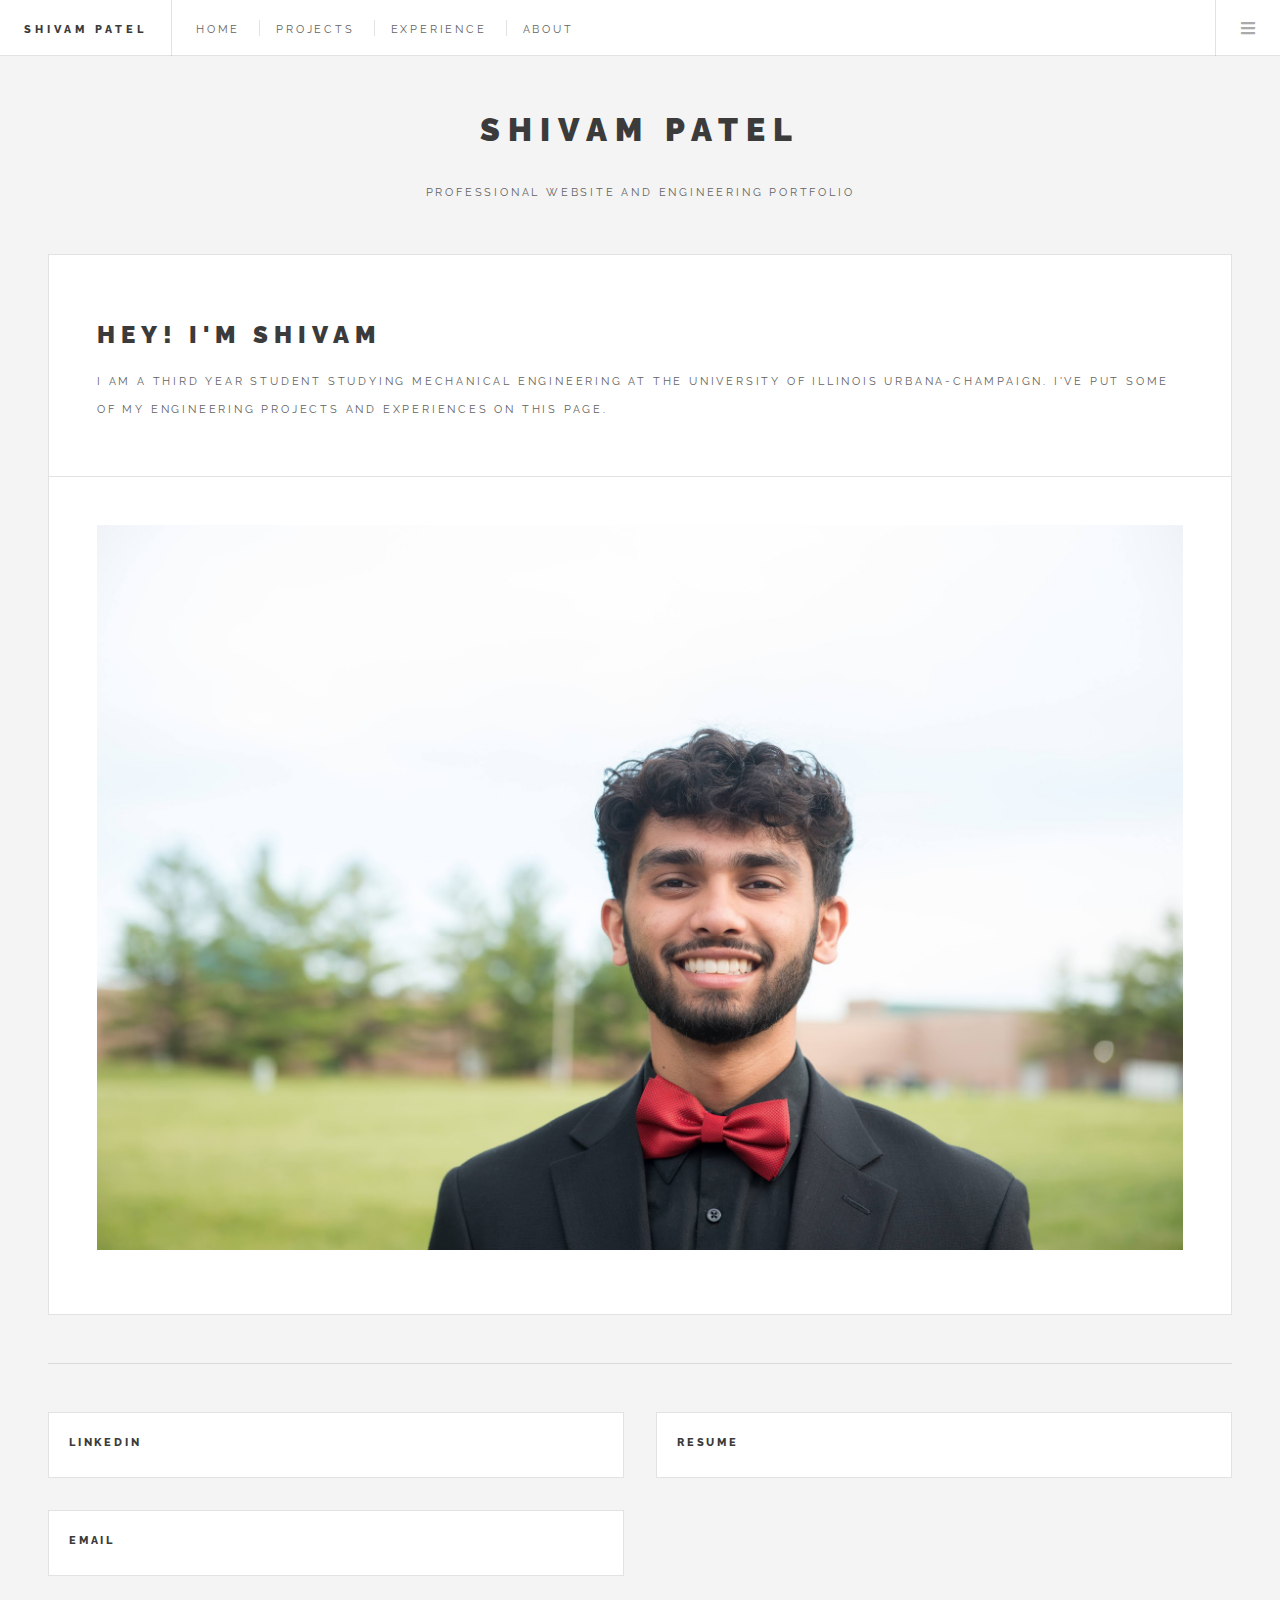
==== commit 5e4b3207: "changes made" ====
--- a/index.html
+++ b/index.html
@@ -22,8 +22,8 @@
 						<nav class="links">
 							<ul>
 								<li><a href="index.html">Home</a></li>
-								<li><a href="#">Projects</a></li>
-								<li><a href="experiences.html">Experience</a></li>
+								<li><a href="projects.html">Projects</a></li>
+								<li><a href="experience.html">Experience</a></li>
 								<li><a href="about.html">About</a></li>
 								<!---
 								<li><a href="#">Adipiscing</a></li>
@@ -62,19 +62,19 @@
 							<section>
 								<ul class="links">
 									<li>
-										<a href="#">
+										<a href="index.html">
 											<h3>Home</h3>
 											<!-- <p>Feugiat tempus veroeros dolor</p> -->
 										</a>
 									</li>
 									<li>
-										<a href="#">
+										<a href="projects.html">
 											<h3>Projects</h3>
 											<!-- <p>Sed vitae justo condimentum</p> -->
 										</a>
 									</li>
 									<li>
-										<a href="#">
+										<a href="experience.html">
 											<h3>Experience</h3>
 											<!-- <p>Phasellus sed ultricies mi congue</p> -->
 										</a>
@@ -507,7 +507,7 @@
 
 						<!-- Intro -->
 							<section id="intro">
-								<a href="#" class="logo"><img src="images/headshot.jpg" alt="" /></a>
+							<!--	<a href="#" class="logo"><img src="images/headshot.jpg" alt="" /></a> -->
 								<header>
 									<h2>Shivam Patel</h2>
 									<p>professional website and engineering portfolio</a></p>
@@ -531,7 +531,7 @@
 									<!-- Mini Post -->
 										<article class="mini-post">
 											<header>
-												<h3><a href="files/Shivam_Patel_Resume.pdf">resume</a></h3>
+												<h3><a href="files/Shivam_Patel's_Resume_Mechanical_Engineering.pdf">resume</a></h3>
 											<!--	<time class="published" datetime="2015-10-19">October 19, 2015</time>-->
 												<!--<a href="#" class="author"><img src="images/avatar.jpg" alt="" /></a>-->
 											</header>
--- a/assets/css/main.css
+++ b/assets/css/main.css
@@ -118,7 +118,7 @@
 	body, input, select, textarea {
 		color: #646464;
 		font-family: "Source Sans Pro", Helvetica, sans-serif;
-		font-size: 12pt;
+		font-size: 14pt;
 		font-weight: 400;
 		line-height: 1.75;
 	}
@@ -126,7 +126,7 @@
 		@media screen and (max-width: 1680px) {
 
 			body, input, select, textarea {
-				font-size: 14pt;
+				font-size: 12pt;
 			}
 
 		}
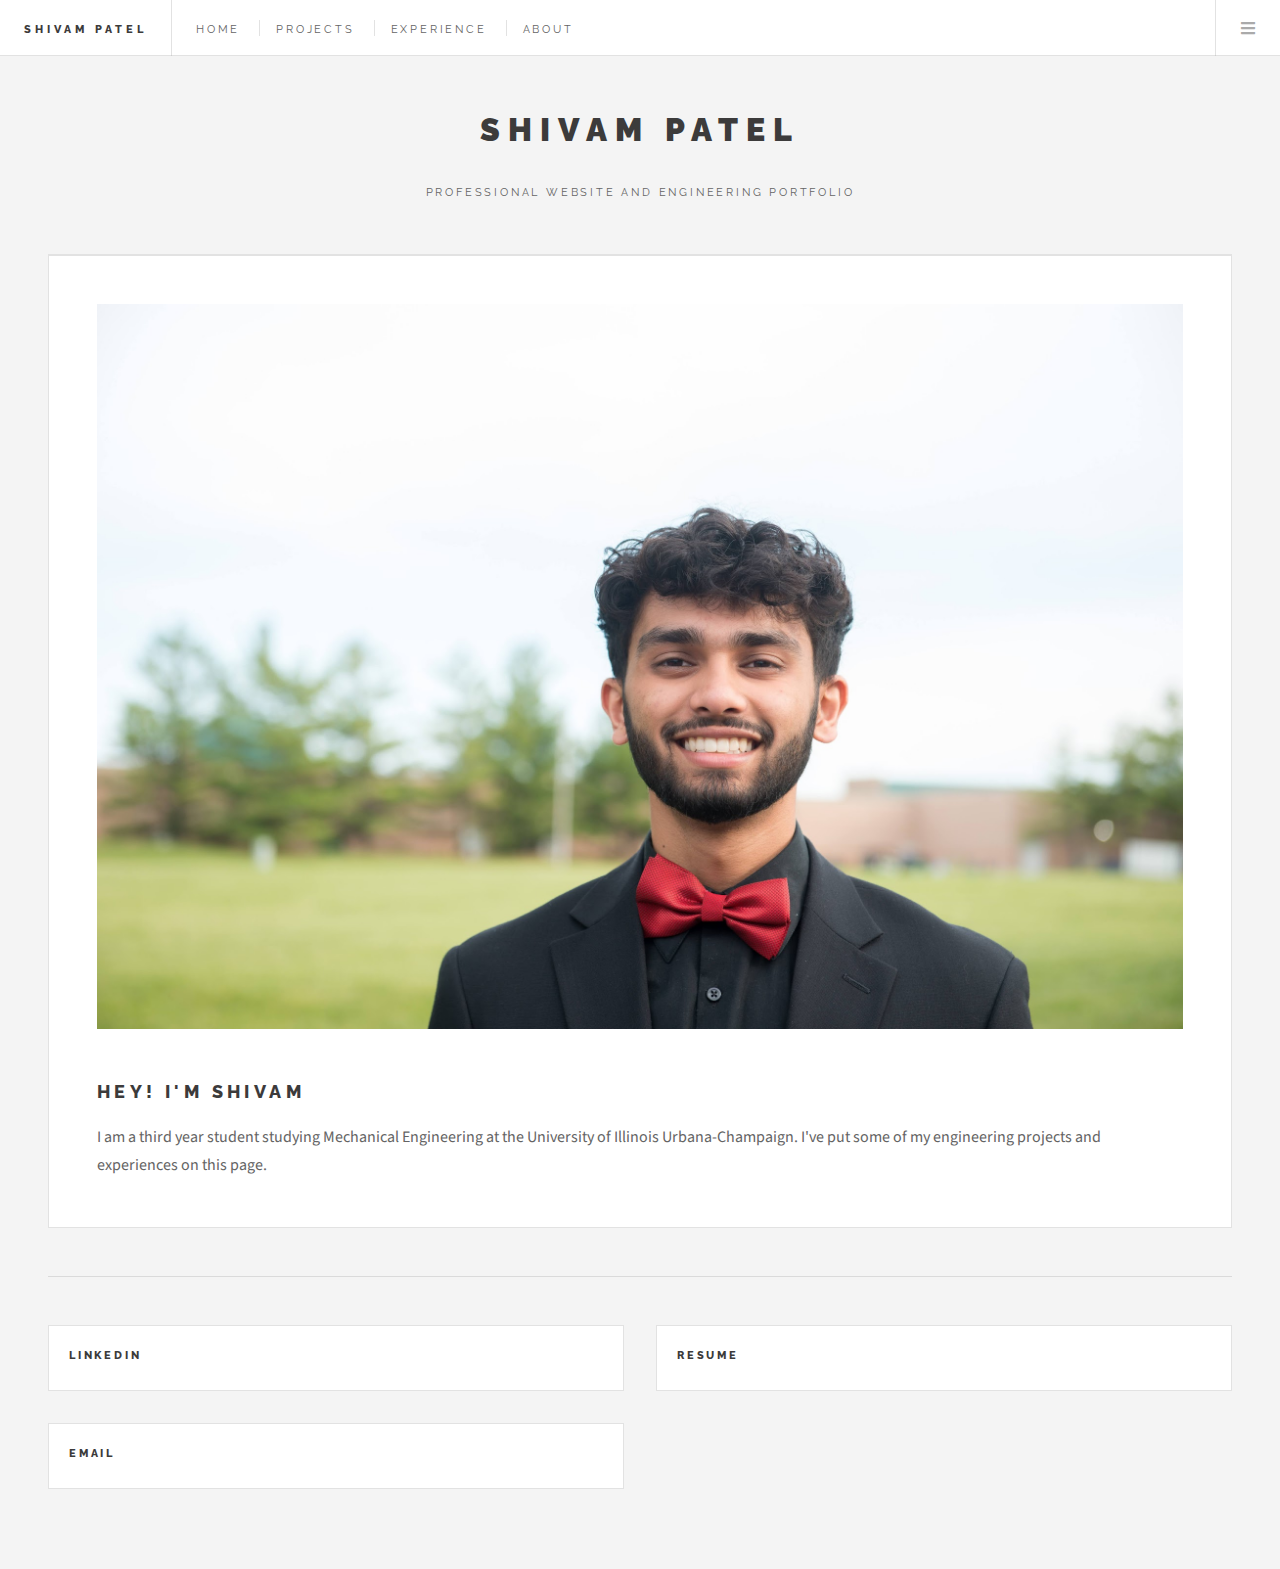
==== commit b2f3c999: "changes made" ====
--- a/index.html
+++ b/index.html
@@ -104,10 +104,7 @@
 						<!-- Post -->
 							<article class="post">
 								<header>
-									<div class="title">
-										<h2><a href="about.html">Hey! I'm Shivam</a></h2>
-										<p>I am a third year student studying Mechanical Engineering at the University of Illinois Urbana-Champaign. I've put some of my engineering projects and experiences on this page. </p>
-									</div>
+
 								<!--	<div class="meta">
 										<time class="published" datetime="2015-11-01">November 1, 2015</time>
 										<a href="#" class="author"><span class="name">Jane Doe</span><img src="images/headshot.jpg" alt="" /></a>
@@ -115,6 +112,11 @@
 									</div>-->
 								</header>
 								<a href="about.html" class="image featured"><img src="images/page1image.jpg" alt="" /></a>
+
+								<div class="title">
+									<h2><a href="about.html">Hey! I'm Shivam</a></h2>
+									<p>I am a third year student studying Mechanical Engineering at the University of Illinois Urbana-Champaign. I've put some of my engineering projects and experiences on this page. </p>
+								</div>
 							<!---	<p>Mauris neque quam, fermentum ut nisl vitae, convallis maximus nisl. Sed mattis nunc id lorem euismod placerat. Vivamus porttitor magna enim, ac accumsan tortor cursus at. Phasellus sed ultricies mi non congue ullam corper. Praesent tincidunt sed tellus ut rutrum. Sed vitae justo condimentum, porta lectus vitae, ultricies congue gravida diam non fringilla.</p>
 -->
 								<!--<footer>
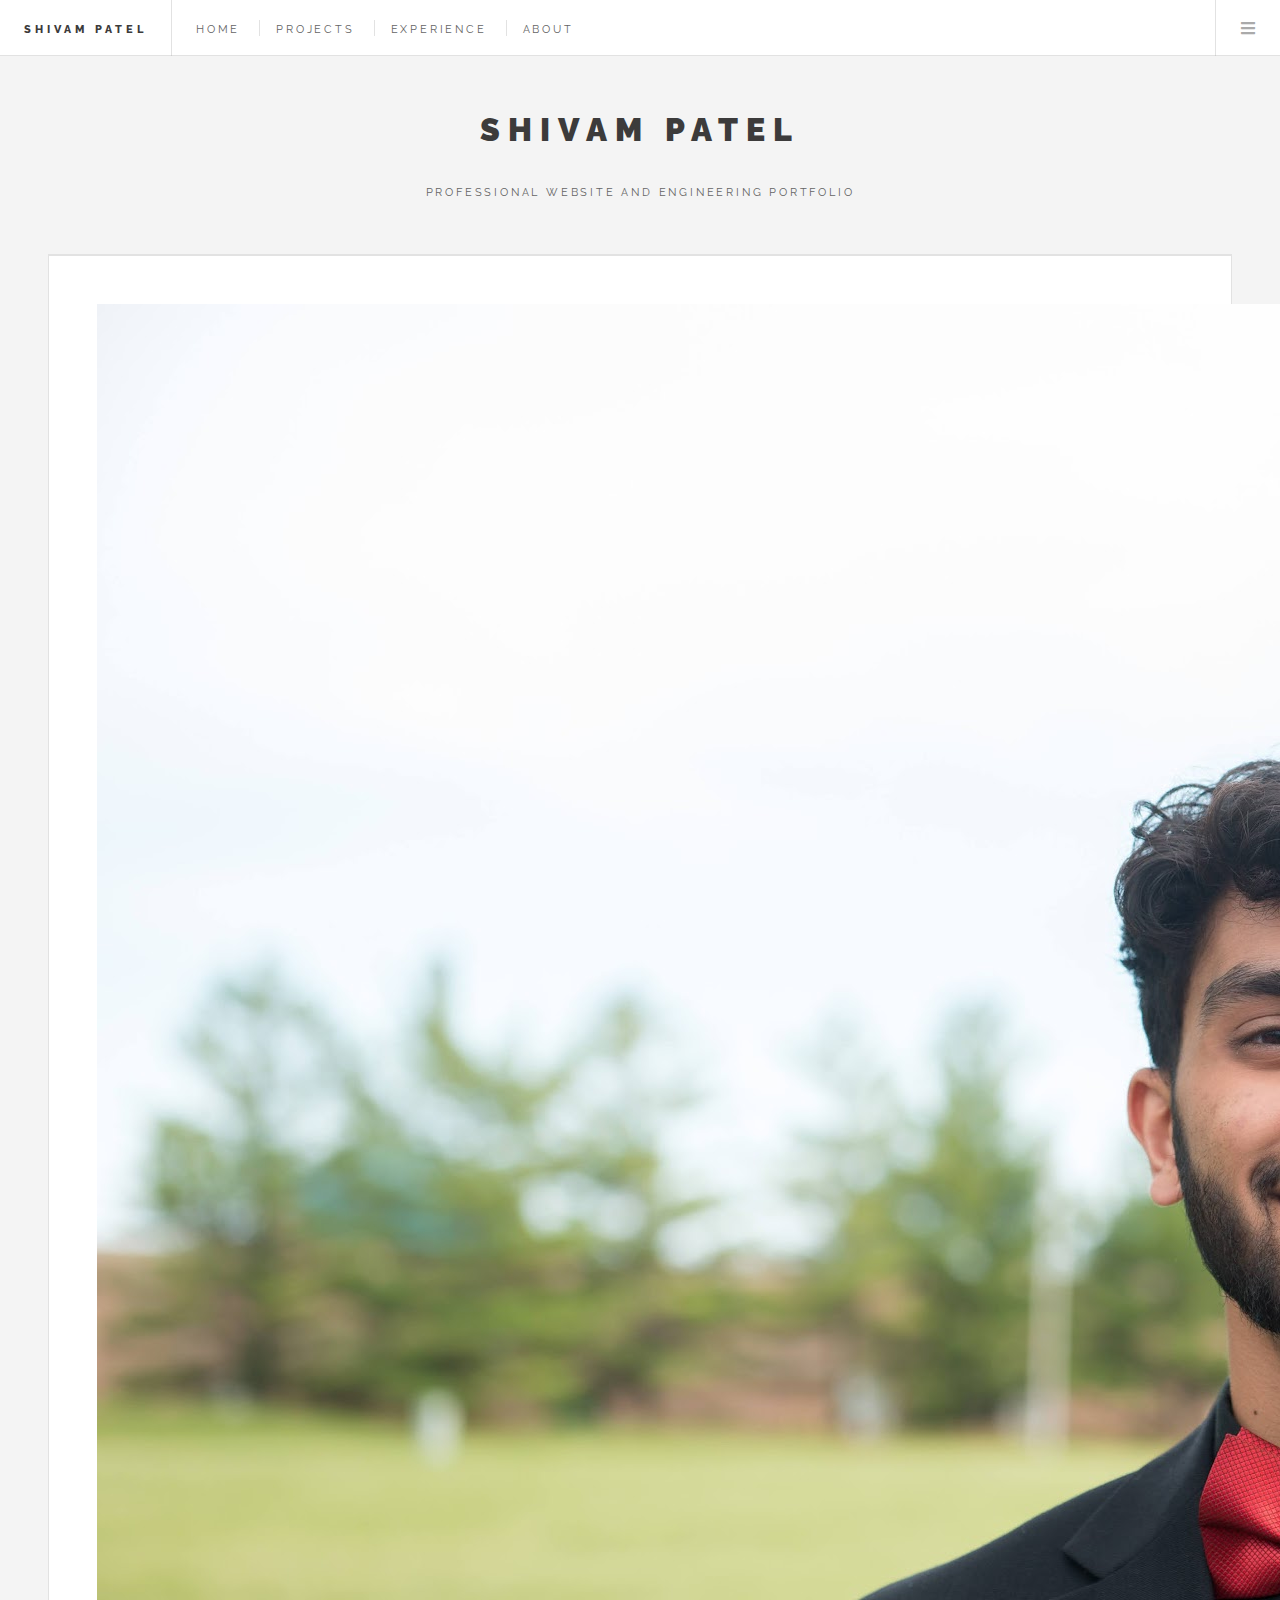
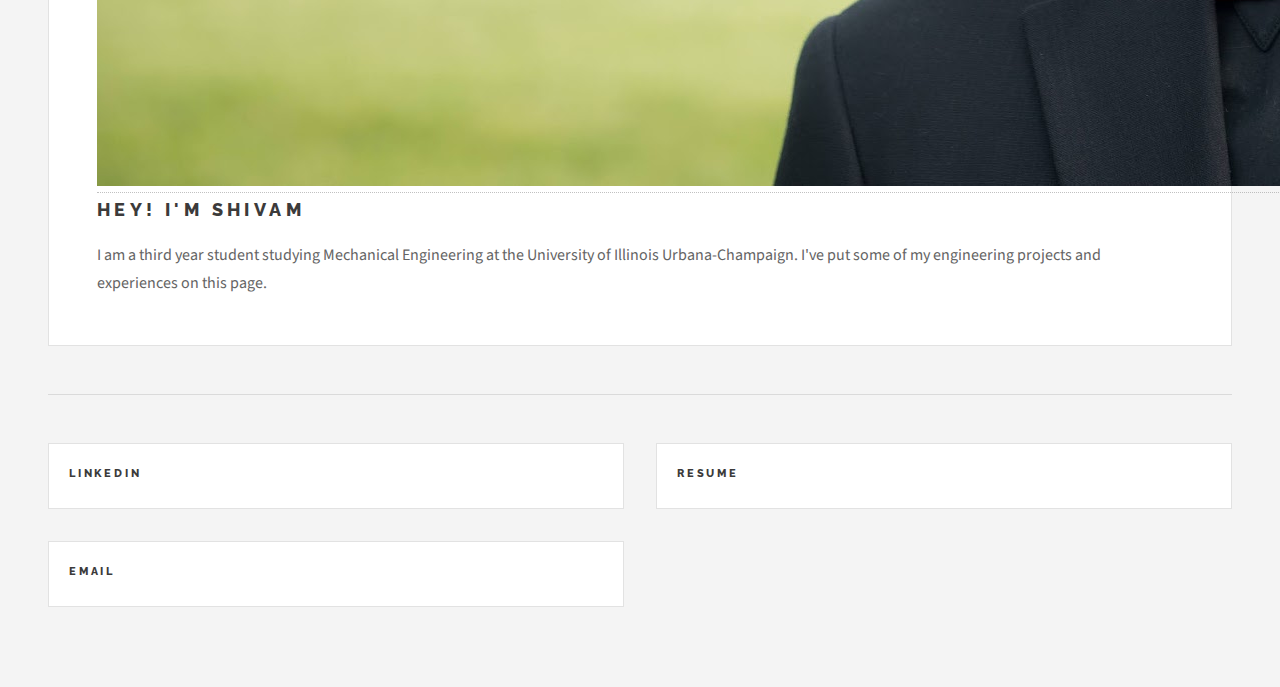
==== commit 784b4333: "changes made" ====
--- a/index.html
+++ b/index.html
@@ -108,10 +108,10 @@
 								<!--	<div class="meta">
 										<time class="published" datetime="2015-11-01">November 1, 2015</time>
 										<a href="#" class="author"><span class="name">Jane Doe</span><img src="images/headshot.jpg" alt="" /></a>
-
+class="image featured"
 									</div>-->
 								</header>
-								<a href="about.html" class="image featured"><img src="images/page1image.jpg" alt="" /></a>
+								<a href="about.html" ><img src="images/page1image.jpg" alt="" /></a>
 
 								<div class="title">
 									<h2><a href="about.html">Hey! I'm Shivam</a></h2>
--- a/assets/css/main.css
+++ b/assets/css/main.css
@@ -2330,7 +2330,7 @@
 		}
 
 			.image.featured img {
-				width: 100%;
+				width: 50%;
 			}
 
 			@media screen and (max-width: 736px) {
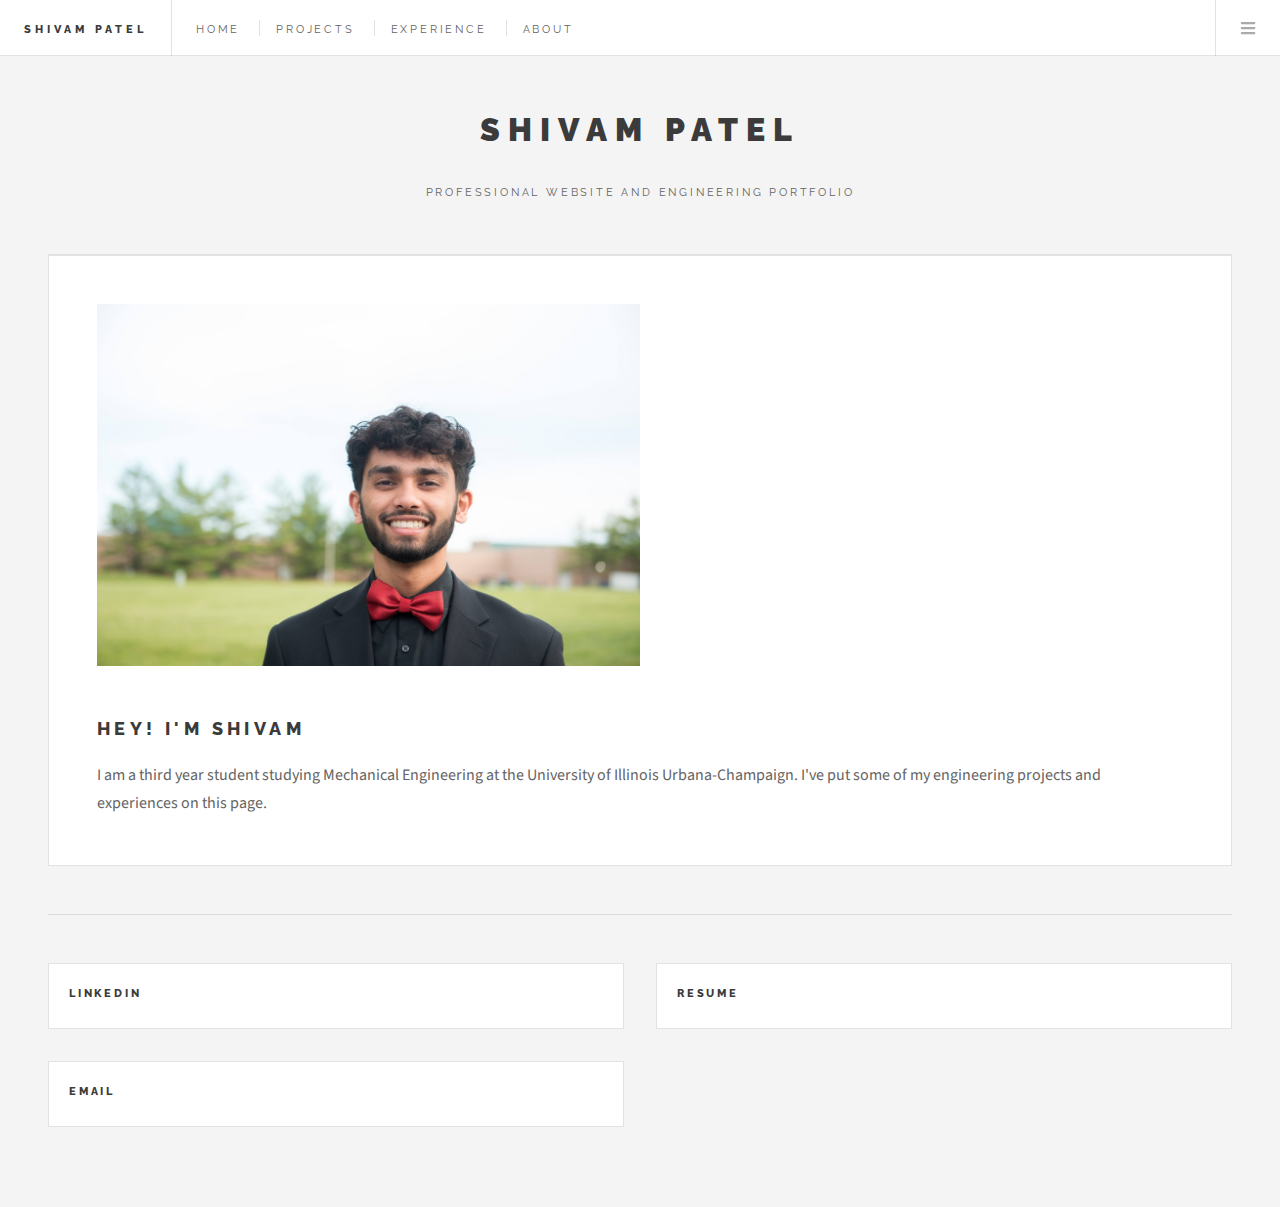
==== commit 705eca84: "changes made" ====
--- a/index.html
+++ b/index.html
@@ -108,10 +108,10 @@
 								<!--	<div class="meta">
 										<time class="published" datetime="2015-11-01">November 1, 2015</time>
 										<a href="#" class="author"><span class="name">Jane Doe</span><img src="images/headshot.jpg" alt="" /></a>
-class="image featured"
+
 									</div>-->
 								</header>
-								<a href="about.html" ><img src="images/page1image.jpg" alt="" /></a>
+								<a href="about.html" class="image featured"><img src="images/page1image.jpg" alt="" /></a>
 
 								<div class="title">
 									<h2><a href="about.html">Hey! I'm Shivam</a></h2>
